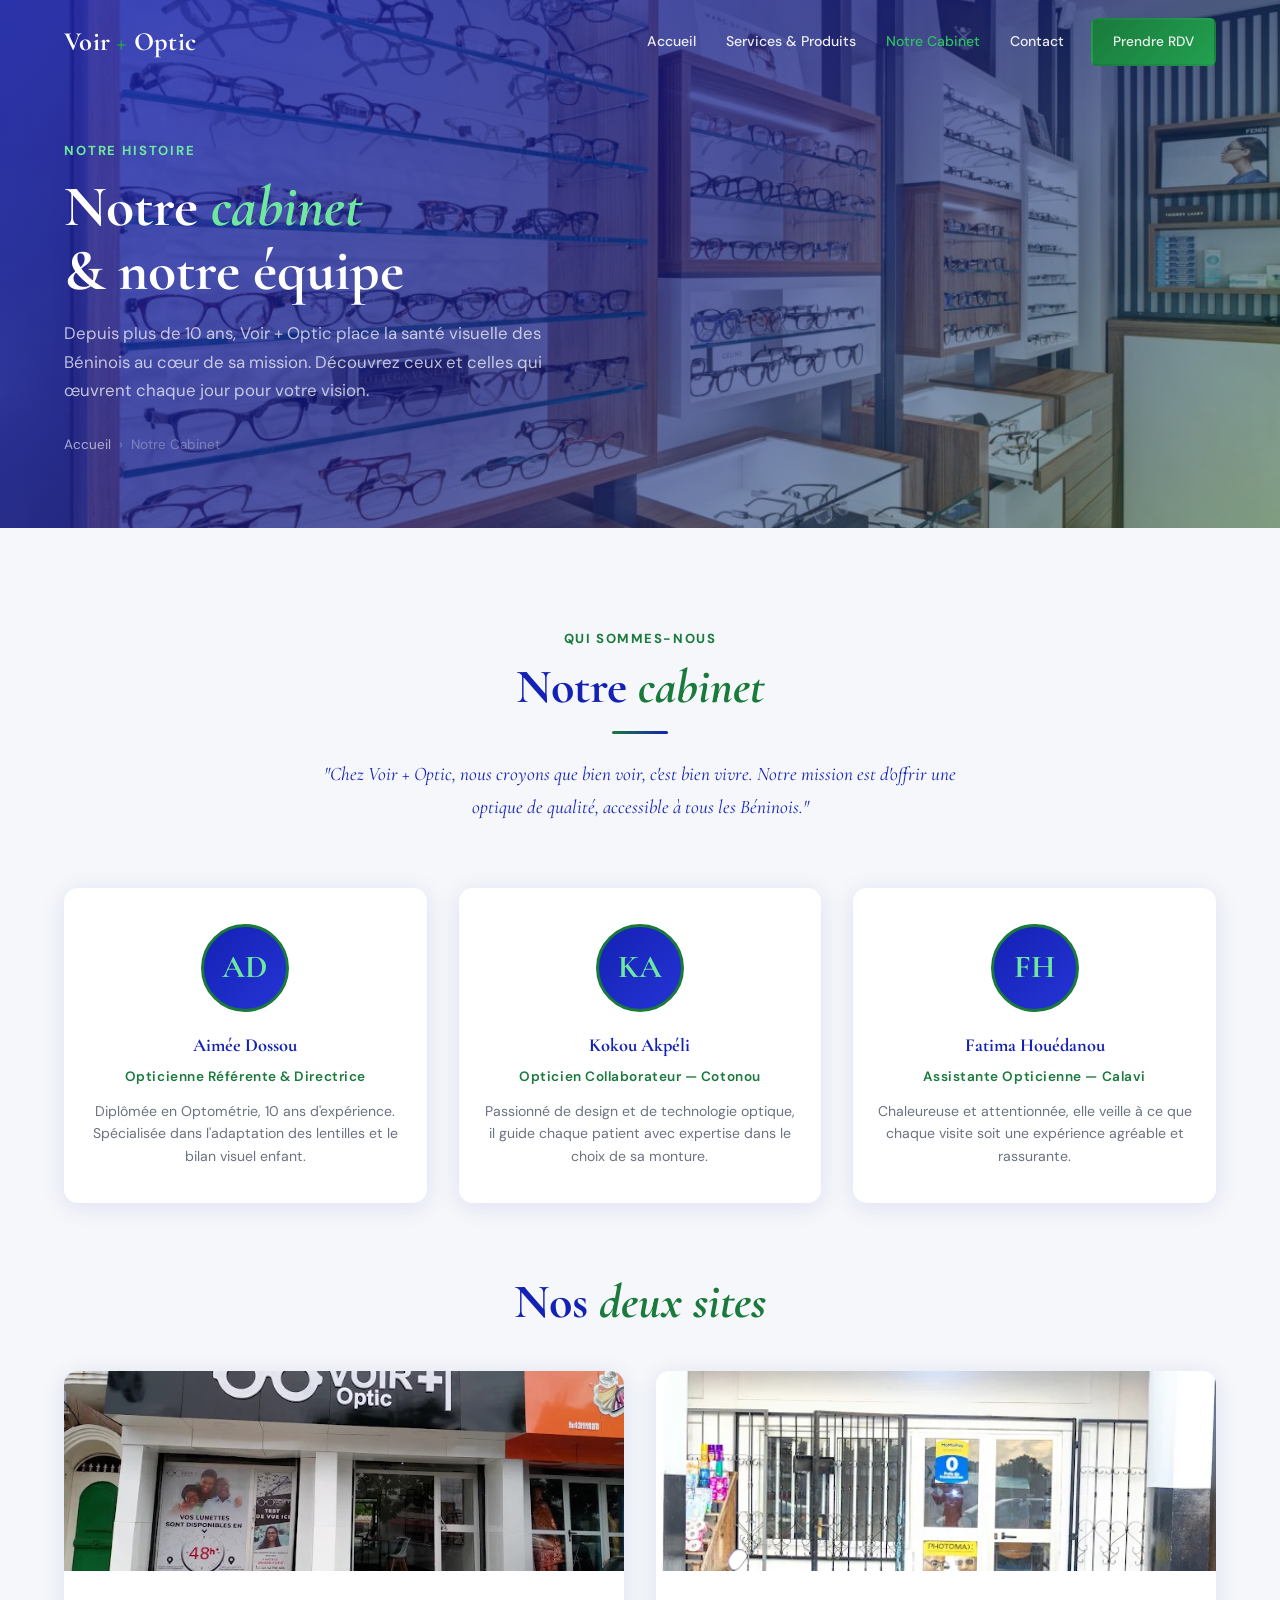
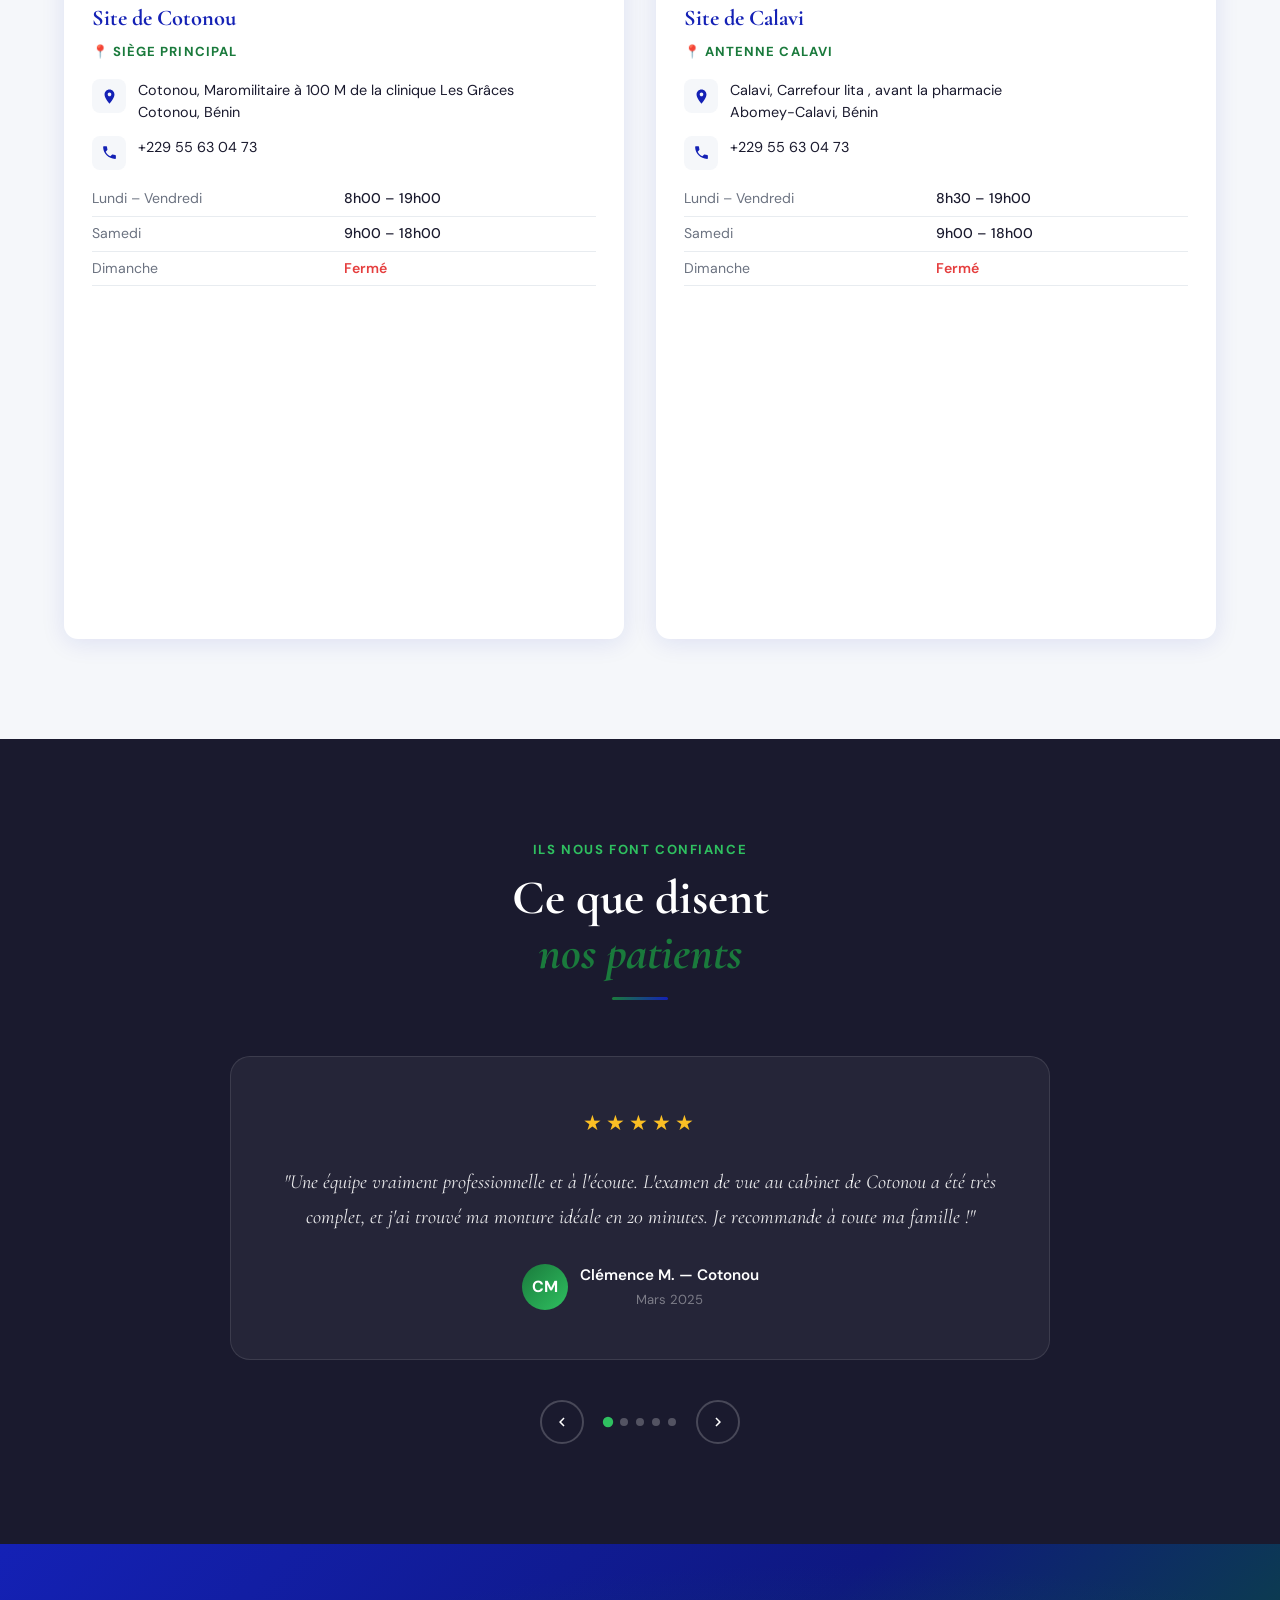
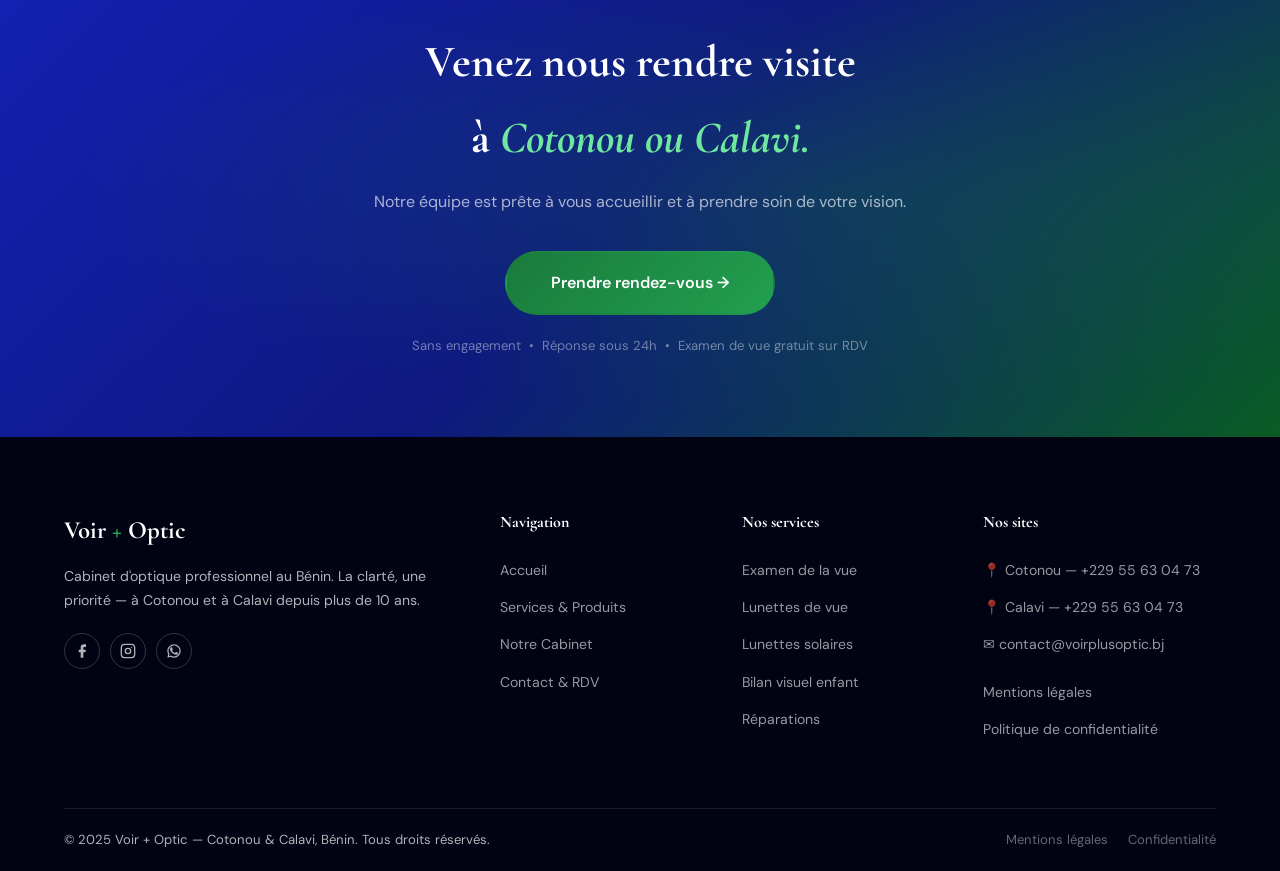
==== about.html @ d9367f16 "Add files via upload" ====
<!DOCTYPE html>
<html lang="fr">
<head>
  <meta charset="UTF-8" />
  <meta name="viewport" content="width=device-width, initial-scale=1.0" />
  <title>Notre Cabinet | Voir + Optic — Cotonou & Calavi</title>
  <meta name="description" content="Découvrez l'équipe et les cabinets Voir + Optic à Cotonou et à Calavi. Opticiens diplômés, horaires, adresses et avis de nos patients." />
  <meta property="og:title" content="Notre Cabinet | Voir + Optic" />
  <meta property="og:description" content="Rencontrez notre équipe d'opticiens diplômés et découvrez nos deux sites au Bénin." />
  <meta property="og:type" content="website" />
  <link rel="preconnect" href="https://fonts.googleapis.com" />
  <link href="https://fonts.googleapis.com/css2?family=Cormorant+Garamond:ital,wght@0,400;0,600;0,700;1,400;1,600&family=DM+Sans:wght@300;400;500;600&display=swap" rel="stylesheet" />
  <link rel="stylesheet" href="style.css" />
</head>
<body>

<!-- ━━━━━━━━ MOBILE MENU ━━━━━━━━ -->
<nav class="mobile-menu" id="mobileMenu" role="dialog" aria-label="Menu mobile">
  <button class="mobile-close" id="mobileClose" aria-label="Fermer">✕</button>
  <a href="index.html" class="mobile-link">Accueil</a>
  <a href="services.html" class="mobile-link">Services & Produits</a>
  <a href="about.html" class="mobile-link">Notre Cabinet</a>
  <a href="contact.html" class="mobile-link">Contact</a>
  <a href="contact.html" class="btn btn-green" style="margin-top:12px;">Prendre RDV</a>
</nav>

<!-- ━━━━━━━━ NAVBAR ━━━━━━━━ -->
<header id="navbar" role="banner">
  <div class="container nav-inner">
    <a href="index.html" class="logo" aria-label="Voir + Optic — Accueil">Voir <span>+</span> Optic</a>
    <nav class="nav-links" aria-label="Navigation principale">
      <a href="index.html">Accueil</a>
      <a href="services.html">Services & Produits</a>
      <a href="about.html" class="active-page">Notre Cabinet</a>
      <a href="contact.html">Contact</a>
      <a href="contact.html" class="btn btn-green nav-cta">Prendre RDV</a>
    </nav>
    <button class="hamburger" id="hamburgerBtn" aria-label="Ouvrir le menu" aria-expanded="false">
      <span></span><span></span><span></span>
    </button>
  </div>
</header>

<main>

<!-- ━━━━━━━━ PAGE HERO ━━━━━━━━ -->
<section class="page-hero" aria-label="Notre cabinet">
  <div class="hero-bg-img" role="img" aria-label="Cabinet Voir + Optic"></div>
  <div class="hero-bg-overlay"></div>
  <div class="container page-hero-content">
    <span class="page-hero-tag">Notre histoire</span>
    <h1 class="page-hero-title">Notre <em>cabinet</em><br />& notre équipe</h1>
    <p class="page-hero-sub">Depuis plus de 10 ans, Voir + Optic place la santé visuelle des Béninois au cœur de sa mission. Découvrez ceux et celles qui œuvrent chaque jour pour votre vision.</p>
    <div class="page-hero-breadcrumb" aria-label="Fil d'ariane">
      <a href="index.html">Accueil</a>
      <span aria-hidden="true">›</span>
      <span>Notre Cabinet</span>
    </div>
  </div>
</section>

<!-- ━━━━━━━━ CABINET ━━━━━━━━ -->
<section id="cabinet" aria-label="Notre cabinet">
  <div class="container">
    <div class="cabinet-intro reveal">
      <span class="tag-label">Qui sommes-nous</span>
      <h2 class="section-title">Notre <span class="green-accent">cabinet</span></h2>
      <span class="section-line" aria-hidden="true"></span>
      <p class="cabinet-quote">"Chez Voir + Optic, nous croyons que bien voir, c'est bien vivre. Notre mission est d'offrir une optique de qualité, accessible à tous les Béninois."</p>
    </div>

    <!-- Équipe -->
    <div class="team-grid">

      <div class="team-card reveal">
        <!--
          PHOTO ÉQUIPE : Aimée Dossou
          Remplacez le contenu de .team-avatar par une balise <img> quand la photo est disponible.
          Fichier suggéré : images/equipe-aimee-dossou.jpg — 200×200px, carré ou portrait.
          Exemple :
          <div class="team-avatar"><img src="images/equipe-aimee-dossou.jpg" alt="Aimée Dossou" /></div>
        -->
        <div class="team-avatar" aria-label="Aimée Dossou">AD</div>
        <h3 class="team-name">Aimée Dossou</h3>
        <p class="team-role">Opticienne Référente & Directrice</p>
        <p class="team-bio">Diplômée en Optométrie, 10 ans d'expérience. Spécialisée dans l'adaptation des lentilles et le bilan visuel enfant.</p>
      </div>

      <div class="team-card reveal" style="transition-delay:.12s">
        <!--
          PHOTO ÉQUIPE : Kokou Akpéli
          Fichier suggéré : images/equipe-kokou-akpeli.jpg — 200×200px.
        -->
        <div class="team-avatar" aria-label="Kokou Akpéli">KA</div>
        <h3 class="team-name">Kokou Akpéli</h3>
        <p class="team-role">Opticien Collaborateur — Cotonou</p>
        <p class="team-bio">Passionné de design et de technologie optique, il guide chaque patient avec expertise dans le choix de sa monture.</p>
      </div>

      <div class="team-card reveal" style="transition-delay:.24s">
        <!--
          PHOTO ÉQUIPE : Fatima Houédanou
          Fichier suggéré : images/equipe-fatima-houedanou.jpg — 200×200px.
        -->
        <div class="team-avatar" aria-label="Fatima Houédanou">FH</div>
        <h3 class="team-name">Fatima Houédanou</h3>
        <p class="team-role">Assistante Opticienne — Calavi</p>
        <p class="team-bio">Chaleureuse et attentionnée, elle veille à ce que chaque visite soit une expérience agréable et rassurante.</p>
      </div>

    </div>

    <!-- Deux sites -->
    <h2 class="section-title reveal" style="text-align:center;margin-bottom:40px;">
      Nos <span class="green-accent">deux sites</span>
    </h2>
    <div class="sites-grid">

      <!-- Site Cotonou -->
      <div class="site-card reveal">
        <div class="site-img">
          <img src="images/site-cotonou.webp" alt="Cabinet Voir + Optic — Site de Cotonou" />
        </div>
        <div class="site-body">
          <h3 class="site-name">Site de Cotonou</h3>
          <span class="site-tag">📍 Siège principal</span>
          <div class="info-row">
            <div class="info-icon" aria-hidden="true">
              <svg viewBox="0 0 24 24"><path d="M12 2C8.13 2 5 5.13 5 9c0 5.25 7 13 7 13s7-7.75 7-13c0-3.87-3.13-7-7-7zm0 9.5c-1.38 0-2.5-1.12-2.5-2.5s1.12-2.5 2.5-2.5 2.5 1.12 2.5 2.5-1.12 2.5-2.5 2.5z"/></svg>
            </div>
            <div class="info-text">Cotonou, Maromilitaire à 100 M de la clinique Les Grâces<br />Cotonou, Bénin</div>
          </div>
          <div class="info-row">
            <div class="info-icon" aria-hidden="true">
              <svg viewBox="0 0 24 24"><path d="M6.62 10.79c1.44 2.83 3.76 5.14 6.59 6.59l2.2-2.2c.27-.27.67-.36 1.02-.24 1.12.37 2.33.57 3.57.57.55 0 1 .45 1 1V20c0 .55-.45 1-1 1-9.39 0-17-7.61-17-17 0-.55.45-1 1-1h3.5c.55 0 1 .45 1 1 0 1.25.2 2.45.57 3.57.11.35.03.74-.25 1.02l-2.2 2.2z"/></svg>
            </div>
            <div class="info-text"><a href="tel:+22955630473">+229 55 63 04 73</a></div>
          </div>
          <table class="hours-table" aria-label="Horaires site Cotonou">
            <tr><td>Lundi – Vendredi</td><td>8h00 – 19h00</td></tr>
            <tr><td>Samedi</td><td>9h00 – 18h00</td></tr>
            <tr><td>Dimanche</td><td style="color:#e53e3e;font-weight:600;">Fermé</td></tr>
          </table>
          <!--CARTE GOOGLE MAPS COTONOU :-->
          
          <iframe
            src="https://www.google.com/maps/embed?pb=!1m18!1m12!1m3!1d3474.736000512059!2d2.4213561!3d6.3647621!2m3!1f0!2f0!3f0!3m2!1i1024!2i768!4f13.1!3m3!1m2!1s0x1024a9cd9d91216b%3A0x46810f07943fde8c!2sVoir%20%2B%20Optic!5e1!3m2!1sfr!2sbj!4v1777554462497!5m2!1sfr!2sbj"
            width="500"
            height="300"
            style="border:0; border-radius:10px; margin-top:16px;"
            allowfullscreen
            loading="lazy"
            referrerpolicy="no-referrer-when-downgrade">
          </iframe>

        </div>
      </div>

      <!-- Site Calavi -->
      <div class="site-card reveal" style="transition-delay:.15s">
        <div class="site-img">
          <img src="images/site-calavi.webp" alt="Cabinet Voir + Optic — Site de Calavi" />
        </div>
        <div class="site-body">
          <h3 class="site-name">Site de Calavi</h3>
          <span class="site-tag">📍 Antenne Calavi</span>
          <div class="info-row">
            <div class="info-icon" aria-hidden="true">
              <svg viewBox="0 0 24 24"><path d="M12 2C8.13 2 5 5.13 5 9c0 5.25 7 13 7 13s7-7.75 7-13c0-3.87-3.13-7-7-7zm0 9.5c-1.38 0-2.5-1.12-2.5-2.5s1.12-2.5 2.5-2.5 2.5 1.12 2.5 2.5-1.12 2.5-2.5 2.5z"/></svg>
            </div>
            <div class="info-text">Calavi, Carrefour Iita , avant la pharmacie<br />Abomey-Calavi, Bénin</div>
          </div>
          <div class="info-row">
            <div class="info-icon" aria-hidden="true">
              <svg viewBox="0 0 24 24"><path d="M6.62 10.79c1.44 2.83 3.76 5.14 6.59 6.59l2.2-2.2c.27-.27.67-.36 1.02-.24 1.12.37 2.33.57 3.57.57.55 0 1 .45 1 1V20c0 .55-.45 1-1 1-9.39 0-17-7.61-17-17 0-.55.45-1 1-1h3.5c.55 0 1 .45 1 1 0 1.25.2 2.45.57 3.57.11.35.03.74-.25 1.02l-2.2 2.2z"/></svg>
            </div>
            <div class="info-text"><a href="tel:+22955630473">+229 55 63 04 73</a></div>
          </div>
          <table class="hours-table" aria-label="Horaires site Calavi">
            <tr><td>Lundi – Vendredi</td><td>8h30 – 19h00</td></tr>
            <tr><td>Samedi</td><td>9h00 – 18h00</td></tr>
            <tr><td>Dimanche</td><td style="color:#e53e3e;font-weight:600;">Fermé</td></tr>
          </table>
          <!--CARTE GOOGLE MAPS CALAVI :!-->

          <iframe
            src="https://www.google.com/maps/embed?pb=!1m18!1m12!1m3!1d868.6019532070275!2d2.3324048504113595!3d6.413093900528245!2m3!1f0!2f0!3f0!3m2!1i1024!2i768!4f13.1!3m3!1m2!1s0x1024a8301ccfd009%3A0x632fac9aeb7d2805!2sPharmacie%20Iita!5e1!3m2!1sfr!2sbj!4v1778077159167!5m2!1sfr!2sbj"
            width="500"
            height="300"
            style="border:0; border-radius:10px; margin-top:16px;"
            allowfullscreen
            loading="lazy"
            referrerpolicy="no-referrer-when-downgrade">
          </iframe>

        </div>
      </div>

    </div>
  </div>
</section>

<!-- ━━━━━━━━ TESTIMONIALS ━━━━━━━━ -->
<section id="testimonials" aria-label="Témoignages clients">
  <div class="container">
    <div class="testimonials-header reveal">
      <span class="tag-label" style="color:var(--green-light);">Ils nous font confiance</span>
      <h2 class="section-title">Ce que disent<br /><span class="green-accent">nos patients</span></h2>
      <span class="section-line" aria-hidden="true"></span>
    </div>
    <div class="slider-wrapper" id="sliderWrapper">
      <div class="slider-track" id="sliderTrack">

        <div class="testi-card" role="article">
          <div class="testi-inner">
            <div class="testi-stars" aria-label="5 étoiles sur 5">★★★★★</div>
            <p class="testi-text">"Une équipe vraiment professionnelle et à l'écoute. L'examen de vue au cabinet de Cotonou a été très complet, et j'ai trouvé ma monture idéale en 20 minutes. Je recommande à toute ma famille !"</p>
            <div class="testi-author">
              <!--
                PHOTO AVIS : Clémence M.
                Remplacez le contenu du testi-avatar par une image si disponible.
                Fichier suggéré : images/avis-clemence.jpg — 100×100px, carré.
                Exemple : <div class="testi-avatar"><img src="images/avis-clemence.jpg" alt="Clémence M." /></div>
              -->
              <div class="testi-avatar" aria-hidden="true">CM</div>
              <div>
                <div class="testi-name">Clémence M. — Cotonou</div>
                <div class="testi-date">Mars 2025</div>
              </div>
            </div>
          </div>
        </div>

        <div class="testi-card" role="article">
          <div class="testi-inner">
            <div class="testi-stars" aria-label="5 étoiles sur 5">★★★★★</div>
            <p class="testi-text">"Le site de Calavi est très pratique pour moi. L'accueil est chaleureux, les prix sont honnêtes et transparents. Mon fils porte maintenant ses lunettes avec plaisir. Bravo à toute l'équipe !"</p>
            <div class="testi-author">
              <div class="testi-avatar" aria-hidden="true">AB</div>
              <div>
                <div class="testi-name">Augustin B. — Calavi</div>
                <div class="testi-date">Février 2025</div>
              </div>
            </div>
          </div>
        </div>

        <div class="testi-card" role="article">
          <div class="testi-inner">
            <div class="testi-stars" aria-label="5 étoiles sur 5">★★★★★</div>
            <p class="testi-text">"J'ai enfin osé passer aux lentilles ! L'opticienne a pris le temps de tout m'expliquer. Les prix des lentilles sont très raisonnables comparés à ce que j'ai vu ailleurs à Cotonou. Merci Voir + Optic !"</p>
            <div class="testi-author">
              <div class="testi-avatar" aria-hidden="true">LA</div>
              <div>
                <div class="testi-name">Léonie A. — Cotonou</div>
                <div class="testi-date">Janvier 2025</div>
              </div>
            </div>
          </div>
        </div>

        <div class="testi-card" role="article">
          <div class="testi-inner">
            <div class="testi-stars" aria-label="5 étoiles sur 5">★★★★★</div>
            <p class="testi-text">"Cabinet moderne, accueil de qualité. Ma monture a été ajustée avec précision et mes verres sont excellents. Je ne changerais pas d'opticien au Bénin !"</p>
            <div class="testi-author">
              <div class="testi-avatar" aria-hidden="true">PK</div>
              <div>
                <div class="testi-name">Patrice K. — Calavi</div>
                <div class="testi-date">Décembre 2024</div>
              </div>
            </div>
          </div>
        </div>

        <div class="testi-card" role="article">
          <div class="testi-inner">
            <div class="testi-stars" aria-label="5 étoiles sur 5">★★★★★</div>
            <p class="testi-text">"Voir + Optic est mon cabinet de confiance depuis 2 ans. Toujours à l'écoute, toujours disponibles. La qualité des lunettes solaires que j'ai achetées est remarquable pour le prix !"</p>
            <div class="testi-author">
              <div class="testi-avatar" aria-hidden="true">FN</div>
              <div>
                <div class="testi-name">Fatima N. — Cotonou</div>
                <div class="testi-date">Novembre 2024</div>
              </div>
            </div>
          </div>
        </div>

      </div>
      <div class="slider-controls" role="group" aria-label="Navigation du carrousel">
        <button class="slider-btn" id="prevBtn" aria-label="Avis précédent">
          <svg width="18" height="18" viewBox="0 0 24 24" fill="currentColor" aria-hidden="true"><path d="M15.41 16.59L10.83 12l4.58-4.59L14 6l-6 6 6 6z"/></svg>
        </button>
        <div class="slider-dots" id="sliderDots" role="tablist"></div>
        <button class="slider-btn" id="nextBtn" aria-label="Avis suivant">
          <svg width="18" height="18" viewBox="0 0 24 24" fill="currentColor" aria-hidden="true"><path d="M8.59 16.59L13.17 12 8.59 7.41 10 6l6 6-6 6z"/></svg>
        </button>
      </div>
    </div>
  </div>
</section>

<!-- ━━━━━━━━ CTA ━━━━━━━━ -->
<section id="cta-band" aria-label="Appel à l'action">
  <div class="container cta-content reveal">
    <h2 class="cta-band-title">Venez nous rendre visite<br />à <em style="color:#6ee89e;font-style:italic;">Cotonou ou Calavi.</em></h2>
    <p class="cta-band-sub">Notre équipe est prête à vous accueillir et à prendre soin de votre vision.</p>
    <a href="contact.html" class="btn btn-green" style="font-size:1rem;padding:16px 44px;">Prendre rendez-vous →</a>
    <p class="cta-band-note">Sans engagement &nbsp;•&nbsp; Réponse sous 24h &nbsp;•&nbsp; Examen de vue gratuit sur RDV</p>
  </div>
</section>

</main>

<!-- ━━━━━━━━ FOOTER ━━━━━━━━ -->
<footer id="footer" role="contentinfo">
  <div class="container">
    <div class="footer-grid">
      <div>
        <div class="footer-logo">Voir <span>+</span> Optic</div>
        <p class="footer-desc">Cabinet d'optique professionnel au Bénin. La clarté, une priorité — à Cotonou et à Calavi depuis plus de 10 ans.</p>
        <div class="footer-social" aria-label="Réseaux sociaux">
          <a href="https://www.facebook.com/voirplusoptic" aria-label="Facebook"><svg viewBox="0 0 24 24"><path d="M18 2h-3a5 5 0 0 0-5 5v3H7v4h3v8h4v-8h3l1-4h-4V7a1 1 0 0 1 1-1h3z"/></svg></a>
          <a href="https://www.instagram.com/voirplusoptic" aria-label="Instagram"><svg viewBox="0 0 24 24"><rect x="2" y="2" width="20" height="20" rx="5" fill="none" stroke="rgba(255,255,255,.7)" stroke-width="2"/><circle cx="12" cy="12" r="4" fill="none" stroke="rgba(255,255,255,.7)" stroke-width="2"/><circle cx="17.5" cy="6.5" r="1" fill="rgba(255,255,255,.7)"/></svg></a>
          <a href="https://wa.me/+22942749495" aria-label="WhatsApp"><svg viewBox="0 0 24 24" fill="rgba(255,255,255,.7)"><path d="M17.472 14.382c-.297-.149-1.758-.867-2.03-.967-.273-.099-.471-.148-.67.15-.197.297-.767.966-.94 1.164-.173.199-.347.223-.644.075-.297-.15-1.255-.463-2.39-1.475-.883-.788-1.48-1.761-1.653-2.059-.173-.297-.018-.458.13-.606.134-.133.298-.347.446-.52.149-.174.198-.298.298-.497.099-.198.05-.371-.025-.52-.075-.149-.669-1.612-.916-2.207-.242-.579-.487-.5-.669-.51-.173-.008-.371-.01-.57-.01-.198 0-.52.074-.792.372-.272.297-1.04 1.016-1.04 2.479 0 1.462 1.065 2.875 1.213 3.074.149.198 2.096 3.2 5.077 4.487.709.306 1.262.489 1.694.625.712.227 1.36.195 1.871.118.571-.085 1.758-.719 2.006-1.413.248-.694.248-1.289.173-1.413z"/><path d="M12.004 2C6.477 2 2 6.477 2 12.004a9.98 9.98 0 0 0 1.316 4.994L2 22l5.129-1.299A9.962 9.962 0 0 0 12.004 22C17.523 22 22 17.523 22 12.004 22 6.477 17.523 2 12.004 2zm0 18.15a8.13 8.13 0 0 1-4.14-1.131l-.297-.177-3.046.771.8-2.962-.196-.308A8.152 8.152 0 0 1 3.85 12.004C3.85 7.49 7.49 3.85 12.004 3.85c4.514 0 8.15 3.64 8.15 8.154 0 4.514-3.636 8.146-8.15 8.146z"/></svg></a>
        </div>
      </div>
      <div class="footer-col">
        <h4>Navigation</h4>
        <ul>
          <li><a href="index.html">Accueil</a></li>
          <li><a href="services.html">Services & Produits</a></li>
          <li><a href="about.html">Notre Cabinet</a></li>
          <li><a href="contact.html">Contact & RDV</a></li>
        </ul>
      </div>
      <div class="footer-col">
        <h4>Nos services</h4>
        <ul>
          <li><a href="services.html#services">Examen de la vue</a></li>
          <li><a href="services.html#services">Lunettes de vue</a></li>
          <li><a href="services.html#services">Lunettes solaires</a></li>
          <li><a href="services.html#services">Bilan visuel enfant</a></li>
          <li><a href="services.html#services">Réparations</a></li>
        </ul>
      </div>
      <div class="footer-col">
        <h4>Nos sites</h4>
        <ul>
          <li><a href="tel:+22955630473">📍 Cotonou — +229 55 63 04 73</a></li>
          <li><a href="tel:+22955630473">📍 Calavi — +229 55 63 04 73</a></li>
          <li><a href="mailto:contact@voirplusoptic.bj">✉ contact@voirplusoptic.bj</a></li>
        </ul>
        <ul style="margin-top:20px;">
          <li><a href="#">Mentions légales</a></li>
          <li><a href="#">Politique de confidentialité</a></li>
        </ul>
      </div>
    </div>
    <div class="footer-bottom">
      <span>© 2025 Voir + Optic — Cotonou & Calavi, Bénin. Tous droits réservés.</span>
      <div style="display:flex;gap:20px;">
        <a href="#">Mentions légales</a>
        <a href="#">Confidentialité</a>
      </div>
    </div>
  </div>
</footer>

<script>
  /* ── Navbar scroll ── */
  const navbar = document.getElementById('navbar');
  window.addEventListener('scroll', () => {
    navbar.classList.toggle('scrolled', window.scrollY > 60);
  }, { passive: true });

  /* ── Mobile menu ── */
  const hamburgerBtn = document.getElementById('hamburgerBtn');
  const mobileMenu  = document.getElementById('mobileMenu');
  const mobileClose = document.getElementById('mobileClose');
  document.querySelectorAll('.mobile-link').forEach(l => l.addEventListener('click', closeMobile));
  hamburgerBtn.addEventListener('click', () => {
    const open = mobileMenu.classList.toggle('open');
    hamburgerBtn.classList.toggle('open', open);
    hamburgerBtn.setAttribute('aria-expanded', open);
    document.body.style.overflow = open ? 'hidden' : '';
  });
  mobileClose.addEventListener('click', closeMobile);
  function closeMobile() {
    mobileMenu.classList.remove('open');
    hamburgerBtn.classList.remove('open');
    hamburgerBtn.setAttribute('aria-expanded', 'false');
    document.body.style.overflow = '';
  }

  /* ── Carrousel témoignages ── */
  const track  = document.getElementById('sliderTrack');
  const total  = track.children.length;
  const dotsEl = document.getElementById('sliderDots');
  let current = 0;
  let autoplayInterval;

  Array.from({ length: total }).forEach((_, i) => {
    const dot = document.createElement('button');
    dot.className = 'dot' + (i === 0 ? ' active' : '');
    dot.setAttribute('role', 'tab');
    dot.setAttribute('aria-label', `Avis ${i + 1}`);
    dot.addEventListener('click', () => { goTo(i); resetAutoplay(); });
    dotsEl.appendChild(dot);
  });

  function goTo(index) {
    current = (index + total) % total;
    track.style.transform = `translateX(-${current * 100}%)`;
    document.querySelectorAll('.dot').forEach((d, i) => d.classList.toggle('active', i === current));
  }

  document.getElementById('nextBtn').addEventListener('click', () => { goTo(current + 1); resetAutoplay(); });
  document.getElementById('prevBtn').addEventListener('click', () => { goTo(current - 1); resetAutoplay(); });

  function startAutoplay() { autoplayInterval = setInterval(() => goTo(current + 1), 4500); }
  function resetAutoplay() { clearInterval(autoplayInterval); startAutoplay(); }

  const sliderWrapper = document.getElementById('sliderWrapper');
  sliderWrapper.addEventListener('mouseenter', () => clearInterval(autoplayInterval));
  sliderWrapper.addEventListener('mouseleave', startAutoplay);
  startAutoplay();

  /* ── Intersection Observer : reveal ── */
  const revealEls = document.querySelectorAll('.reveal');
  const observer = new IntersectionObserver((entries) => {
    entries.forEach(entry => {
      if (entry.isIntersecting) {
        entry.target.classList.add('visible');
        observer.unobserve(entry.target);
      }
    });
  }, { threshold: 0.12 });
  revealEls.forEach(el => observer.observe(el));
</script>
</body>
</html>
---- style.css ----
/* ━━━━━━━━━━━━━━━━━━━━━━━━━━━━━━━━━━━━━━━━━━━━━━━━━━━━━
   VOIR + OPTIC — Feuille de style globale
   Partagée par : index.html / services.html / about.html / contact.html
   ━━━━━━━━━━━━━━━━━━━━━━━━━━━━━━━━━━━━━━━━━━━━━━━━━━━━━ */

/* ━━━━━━━━━━ CSS VARIABLES ━━━━━━━━━━ */
:root {
  --blue: #1421B5;
  --blue-light: #2535d4;
  --blue-dark: #0e1880;
  --green: #1a7a3c;
  --green-mid: #22a050;
  --green-light: #2fc060;
  --green-glow: rgba(26,122,60,0.18);
  --bg: #F5F7FA;
  --dark: #1A1A2E;
  --white: #FFFFFF;
  --gray: #6b7280;
  --gray-light: #e8ecf0;
  --font-display: 'Cormorant Garamond', Georgia, serif;
  --font-body: 'DM Sans', sans-serif;
  --shadow: 0 4px 24px rgba(20,33,181,0.10);
  --shadow-lg: 0 12px 40px rgba(20,33,181,0.18);
  --radius: 14px;
  --transition: 0.3s ease;
}

/* ━━━━━━━━━━ RESET ━━━━━━━━━━ */
*, *::before, *::after { box-sizing: border-box; margin: 0; padding: 0; }
html { scroll-behavior: smooth; font-size: 16px; }
body { font-family: var(--font-body); background: var(--bg); color: var(--dark); line-height: 1.7; overflow-x: hidden; }
img { max-width: 100%; display: block; object-fit: cover; }
a { text-decoration: none; color: inherit; }
ul { list-style: none; }

/* ━━━━━━━━━━ UTILITIES ━━━━━━━━━━ */
.container { max-width: 1200px; margin: 0 auto; padding: 0 24px; }
.section-title { font-family: var(--font-display); font-size: clamp(2rem, 4vw, 3rem); font-weight: 700; color: var(--blue); line-height: 1.15; }
.section-subtitle { color: var(--gray); font-size: 1.05rem; margin-top: 10px; max-width: 560px; }
.section-header { margin-bottom: 56px; }
.green-accent { color: var(--green); font-style: italic; }
.blue-accent { color: var(--blue); }
.section-line { display: block; width: 56px; height: 3px; background: linear-gradient(90deg, var(--green), var(--blue)); margin-top: 16px; border-radius: 2px; }
.tag-label { color: var(--green); font-weight: 700; font-size: .82rem; letter-spacing: .12em; text-transform: uppercase; margin-bottom: 10px; display: block; }

/* ── Animations ── */
.reveal { opacity: 0; transform: translateY(32px); transition: opacity 0.75s ease, transform 0.75s ease; }
.reveal.visible { opacity: 1; transform: translateY(0); }

/* ━━━━━━━━━━ BUTTONS ━━━━━━━━━━ */
.btn {
  display: inline-flex; align-items: center; gap: 8px;
  padding: 14px 32px; border-radius: 50px;
  font-family: var(--font-body); font-weight: 600; font-size: .95rem;
  cursor: pointer; border: 2px solid transparent;
  transition: all var(--transition); min-height: 48px;
}
.btn-green {
  background: linear-gradient(135deg, var(--green), var(--green-mid));
  color: var(--white); border-color: transparent;
}
.btn-green:hover { background: linear-gradient(135deg, var(--green-mid), var(--green-light)); transform: translateY(-2px); box-shadow: 0 8px 28px rgba(26,122,60,0.35); }
.btn-outline-white { background: transparent; color: var(--white); border-color: rgba(255,255,255,.75); }
.btn-outline-white:hover { background: rgba(255,255,255,.12); transform: translateY(-2px); }
.btn-blue { background: var(--blue); color: var(--white); border-color: var(--blue); }
.btn-blue:hover { background: var(--blue-light); transform: translateY(-2px); box-shadow: 0 8px 28px rgba(20,33,181,.3); }

/* ━━━━━━━━━━ NAVBAR ━━━━━━━━━━ */
#navbar { position: fixed; top: 0; left: 0; right: 0; z-index: 1000; padding: 18px 0; transition: all var(--transition); }
#navbar.scrolled { background: rgba(255,255,255,.97); backdrop-filter: blur(14px); -webkit-backdrop-filter: blur(14px); box-shadow: 0 2px 20px rgba(20,33,181,.10); padding: 11px 0; }
.nav-inner { display: flex; align-items: center; justify-content: space-between; }
.logo { font-family: var(--font-display); font-size: 1.65rem; font-weight: 700; color: var(--white); letter-spacing: .01em; transition: color var(--transition); }
.logo span { background: linear-gradient(135deg, var(--green), var(--green-light)); -webkit-background-clip: text; -webkit-text-fill-color: transparent; background-clip: text; }
#navbar.scrolled .logo { color: var(--blue); }
.nav-links { display: flex; align-items: center; gap: 4px; }
.nav-links a { padding: 8px 13px; font-size: .88rem; font-weight: 500; color: rgba(255,255,255,.9); border-radius: 6px; transition: all var(--transition); }
.nav-links a:hover { color: var(--green-light); background: rgba(255,255,255,.08); }
.nav-links a.active-page { color: var(--green-light); }
#navbar.scrolled .nav-links a { color: var(--dark); }
#navbar.scrolled .nav-links a:hover { color: var(--blue); background: var(--bg); }
#navbar.scrolled .nav-links a.active-page { color: var(--blue); font-weight: 700; }
.nav-cta { margin-left: 10px !important; padding: 10px 20px !important; font-size: .85rem !important; }

/* Hamburger */
.hamburger { display: none; flex-direction: column; gap: 5px; cursor: pointer; padding: 6px; background: none; border: none; }
.hamburger span { display: block; width: 24px; height: 2px; background: var(--white); border-radius: 2px; transition: all var(--transition); }
#navbar.scrolled .hamburger span { background: var(--blue); }
.hamburger.open span:nth-child(1) { transform: translateY(7px) rotate(45deg); }
.hamburger.open span:nth-child(2) { opacity: 0; }
.hamburger.open span:nth-child(3) { transform: translateY(-7px) rotate(-45deg); }

/* Mobile menu */
.mobile-menu { display: none; position: fixed; inset: 0; background: var(--blue); z-index: 999; flex-direction: column; align-items: center; justify-content: center; gap: 24px; }
.mobile-menu.open { display: flex; }
.mobile-menu a { color: var(--white); font-family: var(--font-display); font-size: 2rem; font-weight: 600; transition: color var(--transition); }
.mobile-menu a:hover { color: var(--green-light); }
.mobile-close { position: absolute; top: 20px; right: 24px; background: none; border: none; color: var(--white); font-size: 2rem; cursor: pointer; }

/* ━━━━━━━━━━ PAGE HERO (sous-pages) ━━━━━━━━━━ */
.page-hero {
  padding: 140px 0 72px;
  background: linear-gradient(135deg, var(--blue) 0%, var(--blue-dark) 55%, #0a5c24 100%);
  position: relative;
  overflow: hidden;
}
.page-hero::before {
  content: '';
  position: absolute; inset: 0;
  background: radial-gradient(ellipse at 70% 50%, rgba(26,122,60,.18) 0%, transparent 60%);
}
.page-hero-content { position: relative; z-index: 1; }
.page-hero-tag { color: #6ee89e; font-weight: 700; font-size: .82rem; letter-spacing: .14em; text-transform: uppercase; margin-bottom: 14px; display: block; }
.page-hero-title { font-family: var(--font-display); font-size: clamp(2.2rem, 5vw, 3.6rem); font-weight: 700; color: var(--white); line-height: 1.1; margin-bottom: 16px; }
.page-hero-title em { color: #6ee89e; font-style: italic; }
.page-hero-sub { color: rgba(255,255,255,.7); font-size: 1.05rem; max-width: 520px; line-height: 1.7; }
.page-hero-breadcrumb { display: flex; align-items: center; gap: 8px; margin-top: 28px; font-size: .85rem; color: rgba(255,255,255,.5); }
.page-hero-breadcrumb a { color: rgba(255,255,255,.6); transition: color var(--transition); }
.page-hero-breadcrumb a:hover { color: #6ee89e; }
.page-hero-breadcrumb span { color: rgba(255,255,255,.3); }

/* ━━━━━━━━━━ HERO (index uniquement) ━━━━━━━━━━ */
#hero { min-height: 100vh; position: relative; display: flex; align-items: center; overflow: hidden; }
.hero-bg-img {
  position: absolute; inset: 0; z-index: 0;
  background-image: url('images/hero-bg.jpg');
  background-color: var(--blue-light);
  background-size: cover; background-position: center;
}
.hero-bg-overlay {
  position: absolute; inset: 0; z-index: 1;
  background: linear-gradient(135deg, rgba(20,33,181,.82) 0%, rgba(14,24,128,.70) 50%, rgba(26,122,60,.35) 100%);
}
.hero-content { position: relative; z-index: 2; max-width: 720px; animation: heroIn 1.1s ease forwards; }
@keyframes heroIn { from { opacity: 0; transform: translateY(40px); } to { opacity: 1; transform: translateY(0); } }
.hero-badge { display: inline-flex; align-items: center; gap: 8px; background: rgba(26,122,60,.2); border: 1px solid rgba(47,192,96,.45); color: #6ee89e; padding: 8px 18px; border-radius: 50px; font-size: .85rem; font-weight: 600; margin-bottom: 28px; letter-spacing: .03em; }
.hero-title { font-family: var(--font-display); font-size: clamp(2.6rem, 6vw, 4.6rem); font-weight: 700; color: var(--white); line-height: 1.08; margin-bottom: 22px; }
.hero-title em { color: #6ee89e; font-style: italic; }
.hero-subtitle { color: rgba(255,255,255,.78); font-size: 1.1rem; line-height: 1.7; margin-bottom: 40px; max-width: 520px; }
.hero-ctas { display: flex; gap: 16px; flex-wrap: wrap; }
.hero-locations { display: flex; gap: 24px; flex-wrap: wrap; margin-top: 36px; }
.hero-loc { display: flex; align-items: center; gap: 8px; color: rgba(255,255,255,.65); font-size: .88rem; }
.hero-loc svg { width: 16px; height: 16px; fill: #6ee89e; flex-shrink: 0; }

/* ━━━━━━━━━━ TRUST ━━━━━━━━━━ */
#trust { background: var(--dark); padding: 60px 0; }
.trust-grid { display: grid; grid-template-columns: repeat(4,1fr); gap: 24px; text-align: center; }
.trust-item { padding: 20px; }
.trust-number { font-family: var(--font-display); font-size: 3.2rem; font-weight: 700; background: linear-gradient(135deg, var(--green-mid), #6ee89e); -webkit-background-clip: text; -webkit-text-fill-color: transparent; background-clip: text; line-height: 1; }
.trust-label { color: rgba(255,255,255,.65); font-size: .85rem; margin-top: 8px; font-weight: 500; letter-spacing: .04em; text-transform: uppercase; }
.trust-icon { font-size: 1.8rem; margin-bottom: 10px; }

/* ━━━━━━━━━━ SERVICES ━━━━━━━━━━ */
#services { padding: 100px 0; background: var(--bg); }
.services-grid { display: grid; grid-template-columns: repeat(3,1fr); gap: 28px; }
.service-card { background: var(--white); border-radius: var(--radius); overflow: hidden; box-shadow: var(--shadow); transition: all var(--transition); border: 1px solid transparent; }
.service-card:hover { transform: translateY(-8px); box-shadow: var(--shadow-lg); border-color: var(--green); }
.service-img { height: 200px; overflow: hidden; position: relative; background: var(--gray-light); }
.service-img img { width: 100%; height: 100%; object-fit: cover; transition: transform .5s ease; }
.service-card:hover .service-img img { transform: scale(1.07); }
.service-body { padding: 24px 24px 28px; }
.service-title { font-family: var(--font-display); font-size: 1.22rem; font-weight: 700; color: var(--blue); margin-bottom: 10px; }
.service-desc { color: var(--gray); font-size: .9rem; line-height: 1.65; margin-bottom: 18px; }
.service-link { color: var(--green); font-weight: 600; font-size: .88rem; display: inline-flex; align-items: center; gap: 6px; transition: gap var(--transition); }
.service-card:hover .service-link { gap: 10px; }

/* ━━━━━━━━━━ WHY ━━━━━━━━━━ */
#why { padding: 100px 0; background: var(--white); }
.why-inner { display: grid; grid-template-columns: 1fr 1fr; gap: 80px; align-items: center; }
.why-item { display: flex; gap: 16px; margin-bottom: 26px; align-items: flex-start; }
.why-check { width: 30px; height: 30px; background: linear-gradient(135deg, var(--green), var(--green-light)); border-radius: 50%; display: flex; align-items: center; justify-content: center; flex-shrink: 0; margin-top: 2px; }
.why-check svg { width: 15px; height: 15px; fill: var(--white); }
.why-item-text strong { display: block; color: var(--blue); font-weight: 600; margin-bottom: 3px; }
.why-item-text span { color: var(--gray); font-size: .9rem; }
.why-visual-inner { border-radius: 20px; overflow: hidden; aspect-ratio: 4/5; box-shadow: var(--shadow-lg); background: var(--gray-light); }
.why-visual-inner img { width: 100%; height: 100%; object-fit: cover; }
.why-badge-float { position: absolute; bottom: -20px; left: -20px; background: var(--white); border-radius: 14px; padding: 16px 22px; box-shadow: var(--shadow-lg); display: flex; align-items: center; gap: 14px; }
.why-visual { position: relative; }
.why-badge-num { font-family: var(--font-display); font-size: 2rem; font-weight: 700; color: var(--green); line-height: 1; }
.why-badge-text { font-size: .8rem; color: var(--gray); line-height: 1.4; }

/* ━━━━━━━━━━ PRODUCTS ━━━━━━━━━━ */
#products { padding: 100px 0; background: var(--bg); }
.products-filters { display: flex; gap: 12px; flex-wrap: wrap; margin-bottom: 44px; }
.filter-btn {
  padding: 10px 22px; border-radius: 50px; border: 2px solid var(--gray-light);
  background: var(--white); font-family: var(--font-body); font-size: .88rem;
  font-weight: 600; color: var(--gray); cursor: pointer; transition: all var(--transition);
}
.filter-btn.active, .filter-btn:hover { border-color: var(--blue); color: var(--blue); background: rgba(20,33,181,.06); }
.filter-btn.active { background: var(--blue); color: var(--white); }
.products-grid { display: grid; grid-template-columns: repeat(4,1fr); gap: 24px; }
.product-card { background: var(--white); border-radius: var(--radius); overflow: hidden; box-shadow: var(--shadow); transition: all var(--transition); }
.product-card:hover { transform: translateY(-6px); box-shadow: var(--shadow-lg); }
.product-img { height: 200px; overflow: hidden; position: relative; background: var(--gray-light); }
.product-img img { width: 100%; height: 100%; object-fit: cover; transition: transform .5s ease; }
.product-card:hover .product-img img { transform: scale(1.08); }
.product-badge { position: absolute; top: 12px; left: 12px; background: linear-gradient(135deg, var(--green), var(--green-mid)); color: var(--white); font-size: .72rem; font-weight: 700; padding: 4px 10px; border-radius: 50px; letter-spacing: .04em; text-transform: uppercase; }
.product-body { padding: 16px 18px 20px; }
.product-cat { font-size: .75rem; color: var(--green); font-weight: 700; text-transform: uppercase; letter-spacing: .08em; margin-bottom: 5px; }
.product-name { font-family: var(--font-display); font-size: 1.05rem; font-weight: 700; color: var(--blue); margin-bottom: 6px; line-height: 1.3; }
.product-desc { color: var(--gray); font-size: .82rem; line-height: 1.5; margin-bottom: 14px; }
.product-footer { display: flex; align-items: center; justify-content: space-between; }
.product-price { font-family: var(--font-display); font-size: 1.3rem; font-weight: 700; color: var(--blue); }
.product-price span { font-size: .75rem; font-family: var(--font-body); color: var(--gray); font-weight: 400; margin-left: 2px; }
.product-btn { background: linear-gradient(135deg, var(--green), var(--green-mid)); color: var(--white); border: none; padding: 8px 16px; border-radius: 50px; font-size: .8rem; font-weight: 600; cursor: pointer; font-family: var(--font-body); transition: all var(--transition); }
.product-btn:hover { transform: scale(1.05); box-shadow: 0 4px 14px rgba(26,122,60,.3); }

/* ━━━━━━━━━━ BRANDS ━━━━━━━━━━ */
#brands { padding: 80px 0; background: var(--white); overflow: hidden; }
.brands-header { text-align: center; margin-bottom: 48px; }
.brands-header .section-line { margin: 16px auto 0; }
.brands-track-wrapper { overflow: hidden; position: relative; }
.brands-track-wrapper::before, .brands-track-wrapper::after { content: ''; position: absolute; top: 0; bottom: 0; width: 80px; z-index: 2; }
.brands-track-wrapper::before { left: 0; background: linear-gradient(to right, var(--white), transparent); }
.brands-track-wrapper::after { right: 0; background: linear-gradient(to left, var(--white), transparent); }
.brands-track { display: flex; animation: scrollBrands 24s linear infinite; width: max-content; }
.brands-track:hover { animation-play-state: paused; }
@keyframes scrollBrands { 0% { transform: translateX(0); } 100% { transform: translateX(-50%); } }
.brand-item { display: flex; align-items: center; justify-content: center; padding: 14px 44px; font-family: var(--font-display); font-size: 1.3rem; font-weight: 600; color: #b0b8c8; letter-spacing: .06em; white-space: nowrap; transition: color var(--transition); }
.brand-item:hover { color: var(--blue); }
.brand-sep { display: flex; align-items: center; color: var(--green); font-size: 1rem; opacity: .4; }

/* ━━━━━━━━━━ CABINET ━━━━━━━━━━ */
#cabinet { padding: 100px 0; background: var(--bg); }
.cabinet-intro { text-align: center; max-width: 660px; margin: 0 auto 64px; }
.cabinet-intro .section-line { margin: 16px auto 0; }
.cabinet-quote { font-family: var(--font-display); font-size: 1.2rem; font-style: italic; color: var(--blue); margin-top: 24px; line-height: 1.7; }
.team-grid { display: grid; grid-template-columns: repeat(3,1fr); gap: 32px; margin-bottom: 72px; }
.team-card { text-align: center; padding: 36px 24px; background: var(--white); border-radius: var(--radius); transition: all var(--transition); box-shadow: var(--shadow); }
.team-card:hover { transform: translateY(-5px); box-shadow: var(--shadow-lg); }
/* Avatar image — remplace l'initiale si une photo est fournie */
.team-avatar {
  width: 88px; height: 88px; border-radius: 50%;
  margin: 0 auto 18px;
  background: linear-gradient(135deg, var(--blue), var(--blue-light));
  display: flex; align-items: center; justify-content: center;
  font-family: var(--font-display); font-size: 2rem; font-weight: 700; color: #6ee89e;
  border: 3px solid var(--green);
  overflow: hidden;
}
.team-avatar img { width: 100%; height: 100%; object-fit: cover; border-radius: 50%; }
.team-name { font-family: var(--font-display); font-size: 1.15rem; font-weight: 700; color: var(--blue); margin-bottom: 4px; }
.team-role { color: var(--green); font-size: .85rem; font-weight: 600; letter-spacing: .04em; }
.team-bio { color: var(--gray); font-size: .88rem; margin-top: 12px; line-height: 1.6; }

/* Sites blocks */
.sites-grid { display: grid; grid-template-columns: 1fr 1fr; gap: 32px; }
.site-card { background: var(--white); border-radius: var(--radius); overflow: hidden; box-shadow: var(--shadow); transition: all var(--transition); }
.site-card:hover { box-shadow: var(--shadow-lg); }
.site-img { height: 200px; overflow: hidden; background: var(--gray-light); }
.site-img img { width: 100%; height: 100%; object-fit: cover; }
.site-body { padding: 28px; }
.site-name { font-family: var(--font-display); font-size: 1.4rem; font-weight: 700; color: var(--blue); margin-bottom: 4px; }
.site-tag { color: var(--green); font-size: .82rem; font-weight: 700; text-transform: uppercase; letter-spacing: .08em; margin-bottom: 16px; display: block; }
.info-row { display: flex; gap: 12px; margin-bottom: 12px; align-items: flex-start; }
.info-icon { width: 34px; height: 34px; background: var(--bg); border-radius: 8px; display: flex; align-items: center; justify-content: center; flex-shrink: 0; }
.info-icon svg { width: 17px; height: 17px; fill: var(--blue); }
.info-text { color: var(--dark); font-size: .9rem; line-height: 1.55; }
.hours-table { width: 100%; border-collapse: collapse; margin-top: 8px; }
.hours-table td { padding: 5px 0; font-size: .88rem; border-bottom: 1px solid var(--gray-light); }
.hours-table td:first-child { color: var(--gray); width: 50%; }
.hours-table td:last-child { font-weight: 500; }
.map-placeholder { margin-top: 16px; height: 150px; background: linear-gradient(135deg, #dce6fb, #c8d8f5); border-radius: 10px; display: flex; align-items: center; justify-content: center; color: var(--blue); font-size: .82rem; font-weight: 500; gap: 8px; text-align: center; }

/* ━━━━━━━━━━ TESTIMONIALS ━━━━━━━━━━ */
#testimonials { padding: 100px 0; background: var(--dark); }
.testimonials-header { text-align: center; margin-bottom: 56px; }
.testimonials-header .section-title { color: var(--white); }
.testimonials-header .section-line { margin: 16px auto 0; }
.slider-wrapper { position: relative; overflow: hidden; }
.slider-track { display: flex; transition: transform .5s ease; }
.testi-card { min-width: 100%; padding: 0 60px; }
.testi-inner { background: rgba(255,255,255,.05); border: 1px solid rgba(255,255,255,.10); border-radius: 20px; padding: 48px; max-width: 820px; margin: 0 auto; text-align: center; }
.testi-stars { color: #fbbf24; font-size: 1.3rem; margin-bottom: 24px; letter-spacing: 4px; }
.testi-text { font-family: var(--font-display); font-size: 1.25rem; font-style: italic; color: rgba(255,255,255,.9); line-height: 1.75; margin-bottom: 28px; }
.testi-author { display: flex; align-items: center; justify-content: center; gap: 12px; }
.testi-avatar { width: 46px; height: 46px; border-radius: 50%; background: linear-gradient(135deg, var(--green), var(--green-light)); display: flex; align-items: center; justify-content: center; font-weight: 700; color: var(--white); font-size: 1rem; overflow: hidden; }
.testi-avatar img { width: 100%; height: 100%; object-fit: cover; }
.testi-name { font-weight: 600; color: var(--white); font-size: .95rem; }
.testi-date { color: rgba(255,255,255,.4); font-size: .82rem; }
.slider-controls { display: flex; align-items: center; justify-content: center; gap: 20px; margin-top: 40px; }
.slider-btn { width: 44px; height: 44px; border-radius: 50%; border: 2px solid rgba(255,255,255,.2); background: transparent; color: var(--white); cursor: pointer; display: flex; align-items: center; justify-content: center; transition: all var(--transition); }
.slider-btn:hover { border-color: var(--green-light); color: var(--green-light); }
.slider-dots { display: flex; gap: 8px; }
.dot { width: 8px; height: 8px; border-radius: 50%; background: rgba(255,255,255,.25); cursor: pointer; transition: all var(--transition); border: none; }
.dot.active { background: var(--green-light); transform: scale(1.3); }

/* ━━━━━━━━━━ CTA BAND ━━━━━━━━━━ */
#cta-band { padding: 80px 0; background: linear-gradient(135deg, var(--blue) 0%, var(--blue-dark) 50%, #0a5c24 100%); text-align: center; position: relative; overflow: hidden; }
#cta-band::before { content: ''; position: absolute; inset: 0; background: radial-gradient(ellipse at 65% 50%, rgba(26,122,60,.25) 0%, transparent 65%); }
.cta-content { position: relative; z-index: 1; }
.cta-band-title { font-family: var(--font-display); font-size: clamp(1.8rem,4vw,2.8rem); font-weight: 700; color: var(--white); margin-bottom: 12px; }
.cta-band-sub { color: rgba(255,255,255,.65); margin-bottom: 36px; font-size: 1rem; }
.cta-band-note { color: rgba(255,255,255,.42); font-size: .82rem; margin-top: 20px; }

/* ━━━━━━━━━━ CONTACT ━━━━━━━━━━ */
#contact { padding: 100px 0; background: var(--bg); }
.contact-grid { display: grid; grid-template-columns: 1fr 1fr; gap: 64px; align-items: start; }
.form-group { margin-bottom: 20px; }
.form-row { display: grid; grid-template-columns: 1fr 1fr; gap: 16px; }
label { display: block; font-size: .88rem; font-weight: 600; color: var(--dark); margin-bottom: 7px; }
input, select, textarea { width: 100%; padding: 13px 16px; border: 1.5px solid var(--gray-light); border-radius: 8px; font-family: var(--font-body); font-size: .95rem; color: var(--dark); background: var(--white); transition: border-color var(--transition); outline: none; min-height: 44px; }
input:focus, select:focus, textarea:focus { border-color: var(--blue); box-shadow: 0 0 0 3px rgba(20,33,181,.08); }
input.error, select.error, textarea.error { border-color: #e53e3e; }
.error-msg { color: #e53e3e; font-size: .8rem; margin-top: 4px; display: none; }
.error-msg.show { display: block; }
.rgpd-row { display: flex; gap: 12px; align-items: flex-start; margin-bottom: 24px; }
.rgpd-row input[type="checkbox"] { width: 18px; height: 18px; min-height: auto; margin-top: 2px; flex-shrink: 0; }
.rgpd-row label { font-size: .83rem; font-weight: 400; color: var(--gray); margin-bottom: 0; }
.form-success { display: none; background: #e6f7f0; border: 1px solid #4caf88; border-radius: 10px; padding: 20px 24px; color: #1a7a50; text-align: center; font-weight: 600; margin-top: 16px; }
.form-success.show { display: block; }
.contact-info { padding-top: 24px; }
.contact-info-item { display: flex; gap: 16px; margin-bottom: 24px; align-items: flex-start; }
.contact-info-icon { width: 44px; height: 44px; background: var(--white); border-radius: 10px; box-shadow: var(--shadow); display: flex; align-items: center; justify-content: center; flex-shrink: 0; }
.contact-info-icon svg { width: 20px; height: 20px; fill: var(--blue); }
.contact-info-label { font-size: .78rem; color: var(--gray); font-weight: 700; text-transform: uppercase; letter-spacing: .07em; margin-bottom: 3px; }
.contact-info-value { color: var(--dark); font-weight: 500; }
.contact-info-value a { color: var(--blue); }
.contact-info-value a:hover { color: var(--green); }

/* ━━━━━━━━━━ FOOTER ━━━━━━━━━━ */
#footer { background: #010212; padding: 72px 0 0; color: rgba(255,255,255,.7); }
.footer-grid { display: grid; grid-template-columns: 2fr 1fr 1fr 1.2fr; gap: 48px; padding-bottom: 56px; }
.footer-logo { font-family: var(--font-display); font-size: 1.55rem; font-weight: 700; color: var(--white); margin-bottom: 14px; }
.footer-logo span { background: linear-gradient(135deg, var(--green-mid), var(--green-light)); -webkit-background-clip: text; -webkit-text-fill-color: transparent; background-clip: text; }
.footer-desc { font-size: .88rem; line-height: 1.7; margin-bottom: 20px; }
.footer-social { display: flex; gap: 10px; }
.footer-social a { width: 36px; height: 36px; border-radius: 50%; border: 1px solid rgba(255,255,255,.2); display: flex; align-items: center; justify-content: center; transition: all var(--transition); }
.footer-social a:hover { border-color: var(--green-light); background: rgba(47,192,96,.15); }
.footer-social svg { width: 16px; height: 16px; fill: rgba(255,255,255,.7); }
.footer-col h4 { font-family: var(--font-display); font-size: 1rem; font-weight: 700; color: var(--white); margin-bottom: 20px; }
.footer-col ul li { margin-bottom: 10px; }
.footer-col ul a { color: rgba(255,255,255,.6); font-size: .88rem; transition: color var(--transition); }
.footer-col ul a:hover { color: var(--green-light); }
.footer-bottom { border-top: 1px solid rgba(255,255,255,.1); padding: 20px 0; display: flex; align-items: center; justify-content: space-between; flex-wrap: wrap; gap: 12px; }
.footer-bottom span { font-size: .82rem; }
.footer-bottom a { color: rgba(255,255,255,.4); font-size: .82rem; }
.footer-bottom a:hover { color: var(--green-light); }

/* ━━━━━━━━━━ RESPONSIVE ━━━━━━━━━━ */
@media (max-width: 1023px) {
  .trust-grid { grid-template-columns: repeat(2,1fr); }
  .services-grid { grid-template-columns: repeat(2,1fr); }
  .products-grid { grid-template-columns: repeat(2,1fr); }
  .why-inner { grid-template-columns: 1fr; gap: 48px; }
  .why-visual { display: none; }
  .team-grid { grid-template-columns: repeat(2,1fr); }
  .sites-grid { grid-template-columns: 1fr; }
  .contact-grid { grid-template-columns: 1fr; gap: 48px; }
  .footer-grid { grid-template-columns: repeat(2,1fr); }
  .nav-links { display: none; }
  .hamburger { display: flex; }
  .testi-card { padding: 0 20px; }
  .testi-inner { padding: 36px 28px; }
}
@media (max-width: 767px) {
  .services-grid { grid-template-columns: 1fr; }
  .products-grid { grid-template-columns: repeat(2,1fr); }
  .trust-grid { grid-template-columns: repeat(2,1fr); }
  .team-grid { grid-template-columns: 1fr; }
  .form-row { grid-template-columns: 1fr; }
  .footer-grid { grid-template-columns: 1fr; gap: 32px; }
  .footer-bottom { flex-direction: column; text-align: center; }
  .hero-ctas { flex-direction: column; }
  .hero-ctas .btn { width: 100%; justify-content: center; }
  .contact-info { padding-top: 0; }
  .testi-inner { padding: 26px 18px; }
  .testi-text { font-size: 1.05rem; }
  .page-hero { padding: 120px 0 56px; }
}
@media (max-width: 480px) {
  .products-grid { grid-template-columns: 1fr; }
  .product-img { height: 180px; }
}
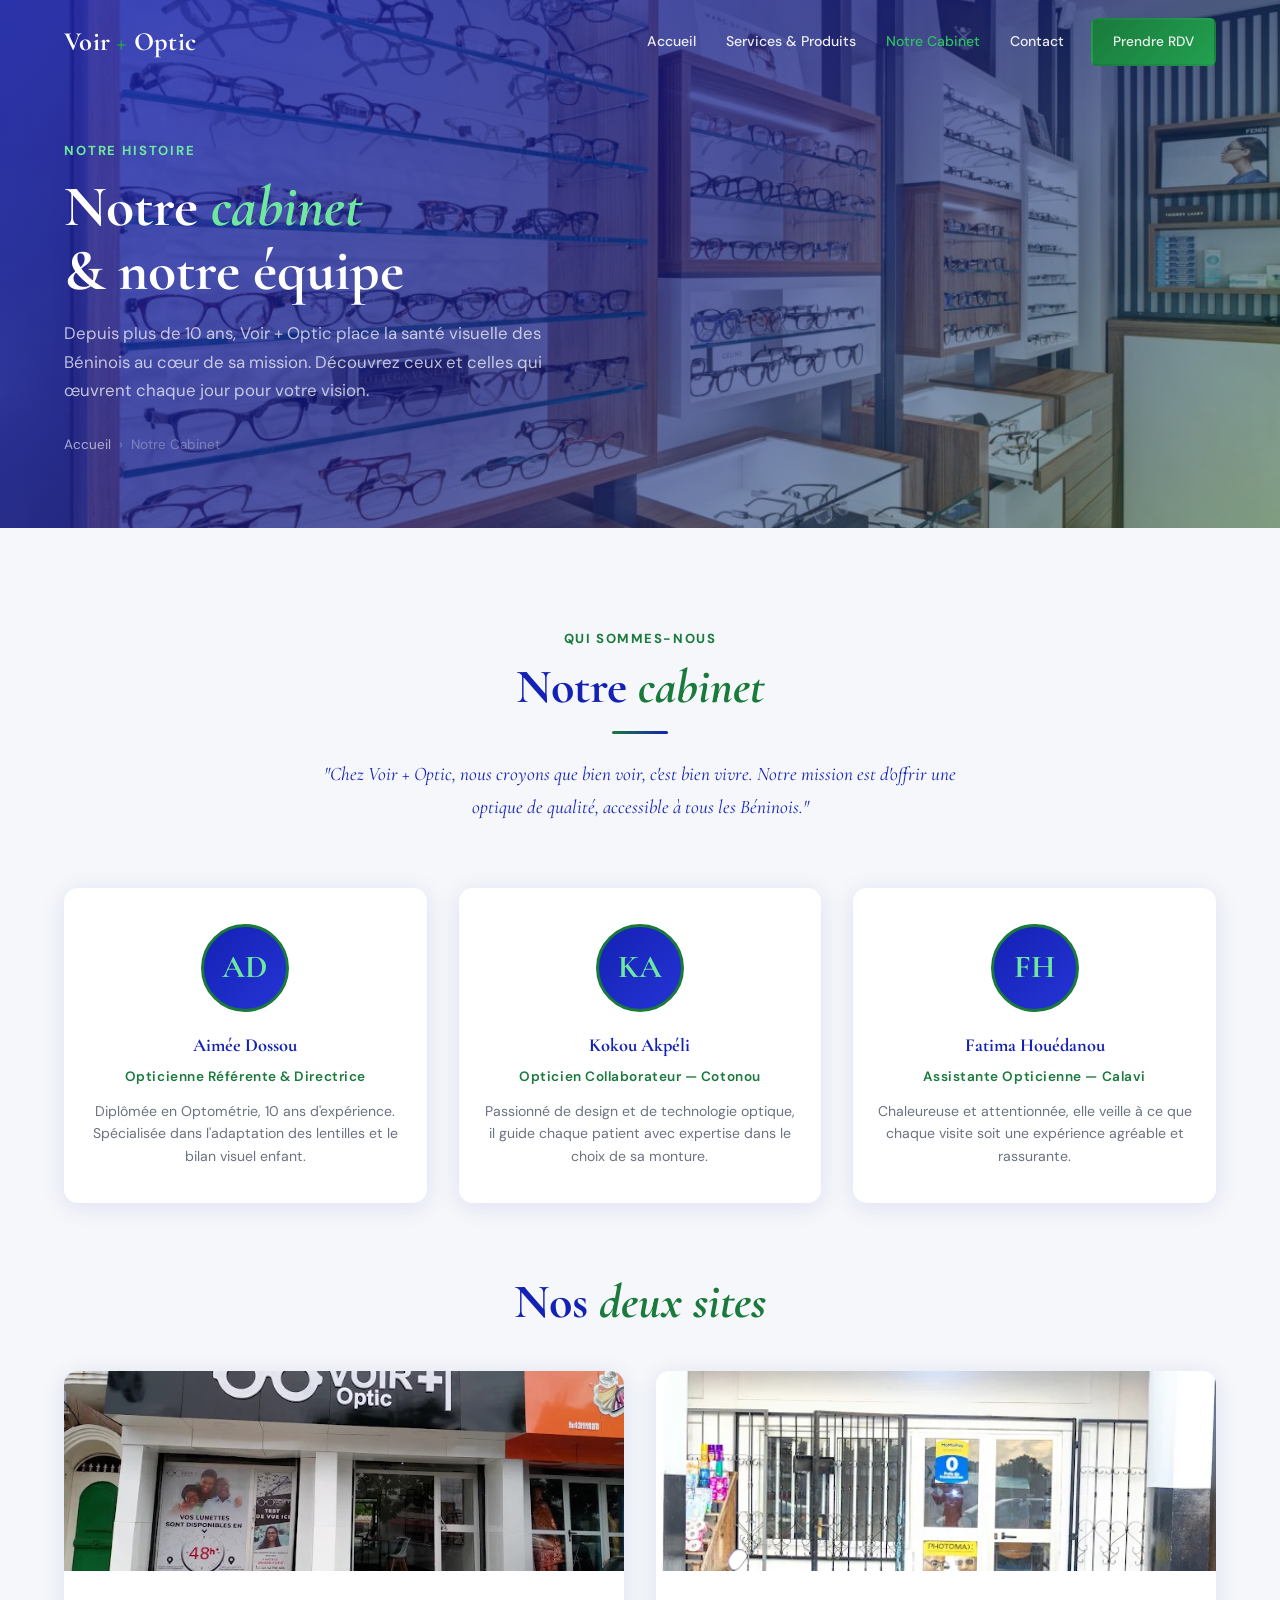
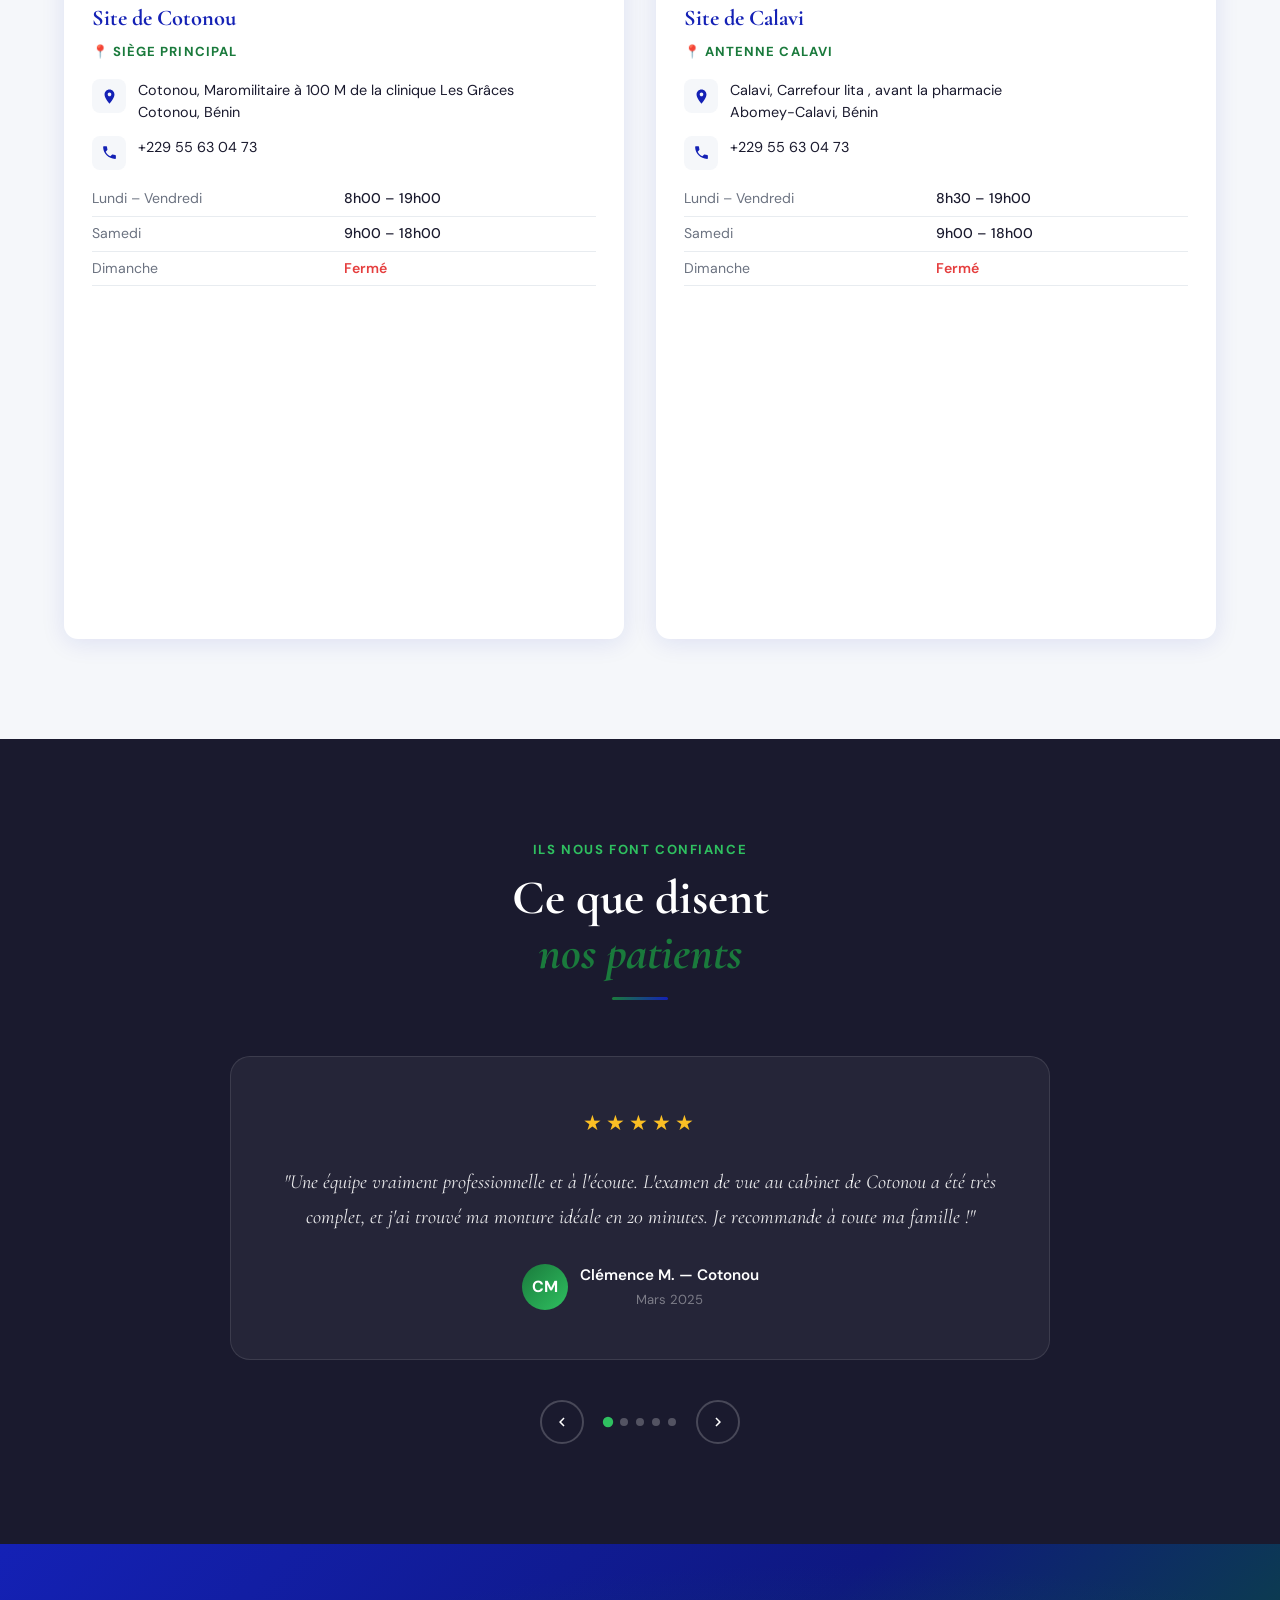
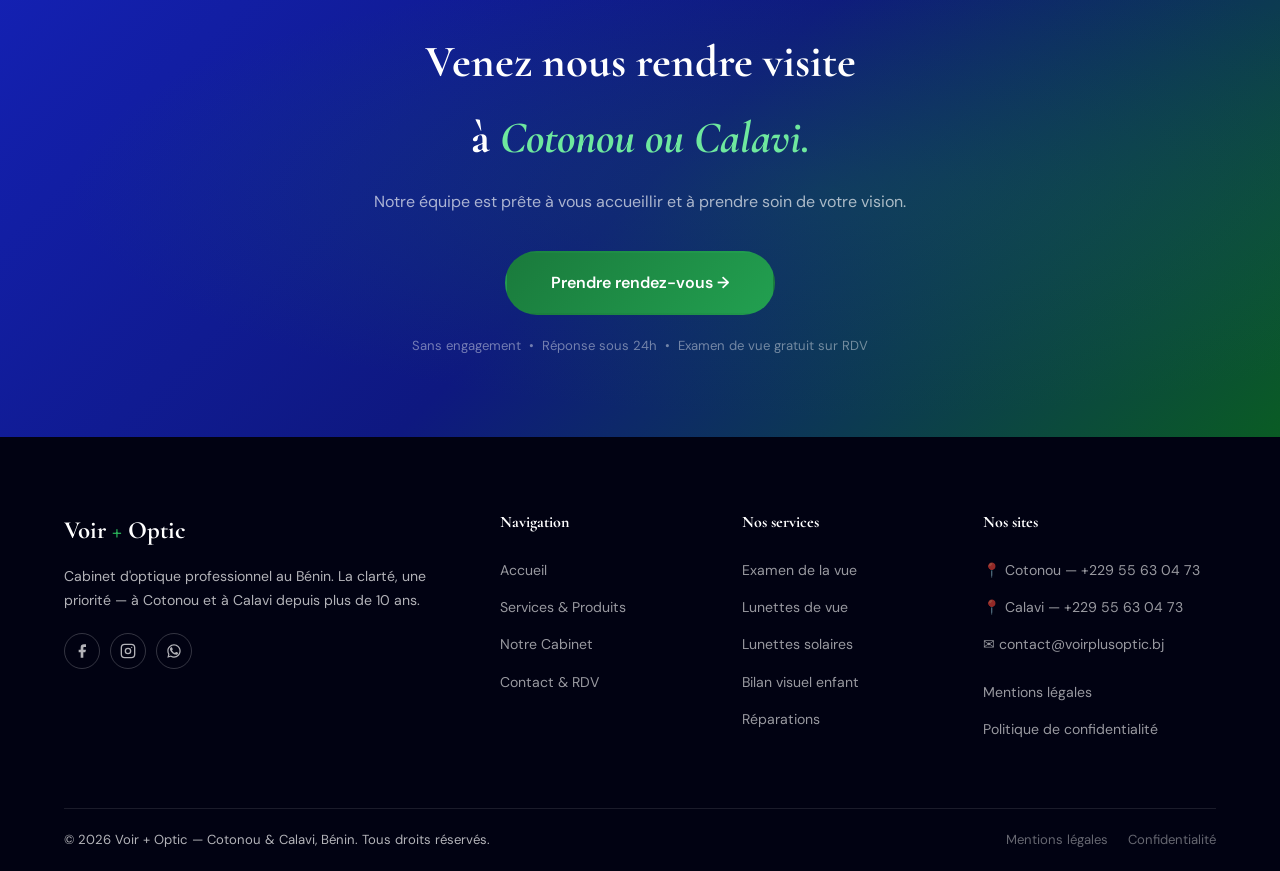
==== commit 310f12ca: "Update about.html" ====
--- a/about.html
+++ b/about.html
@@ -359,7 +359,7 @@
       </div>
     </div>
     <div class="footer-bottom">
-      <span>© 2025 Voir + Optic — Cotonou & Calavi, Bénin. Tous droits réservés.</span>
+      <span>© 2026 Voir + Optic — Cotonou & Calavi, Bénin. Tous droits réservés.</span>
       <div style="display:flex;gap:20px;">
         <a href="#">Mentions légales</a>
         <a href="#">Confidentialité</a>
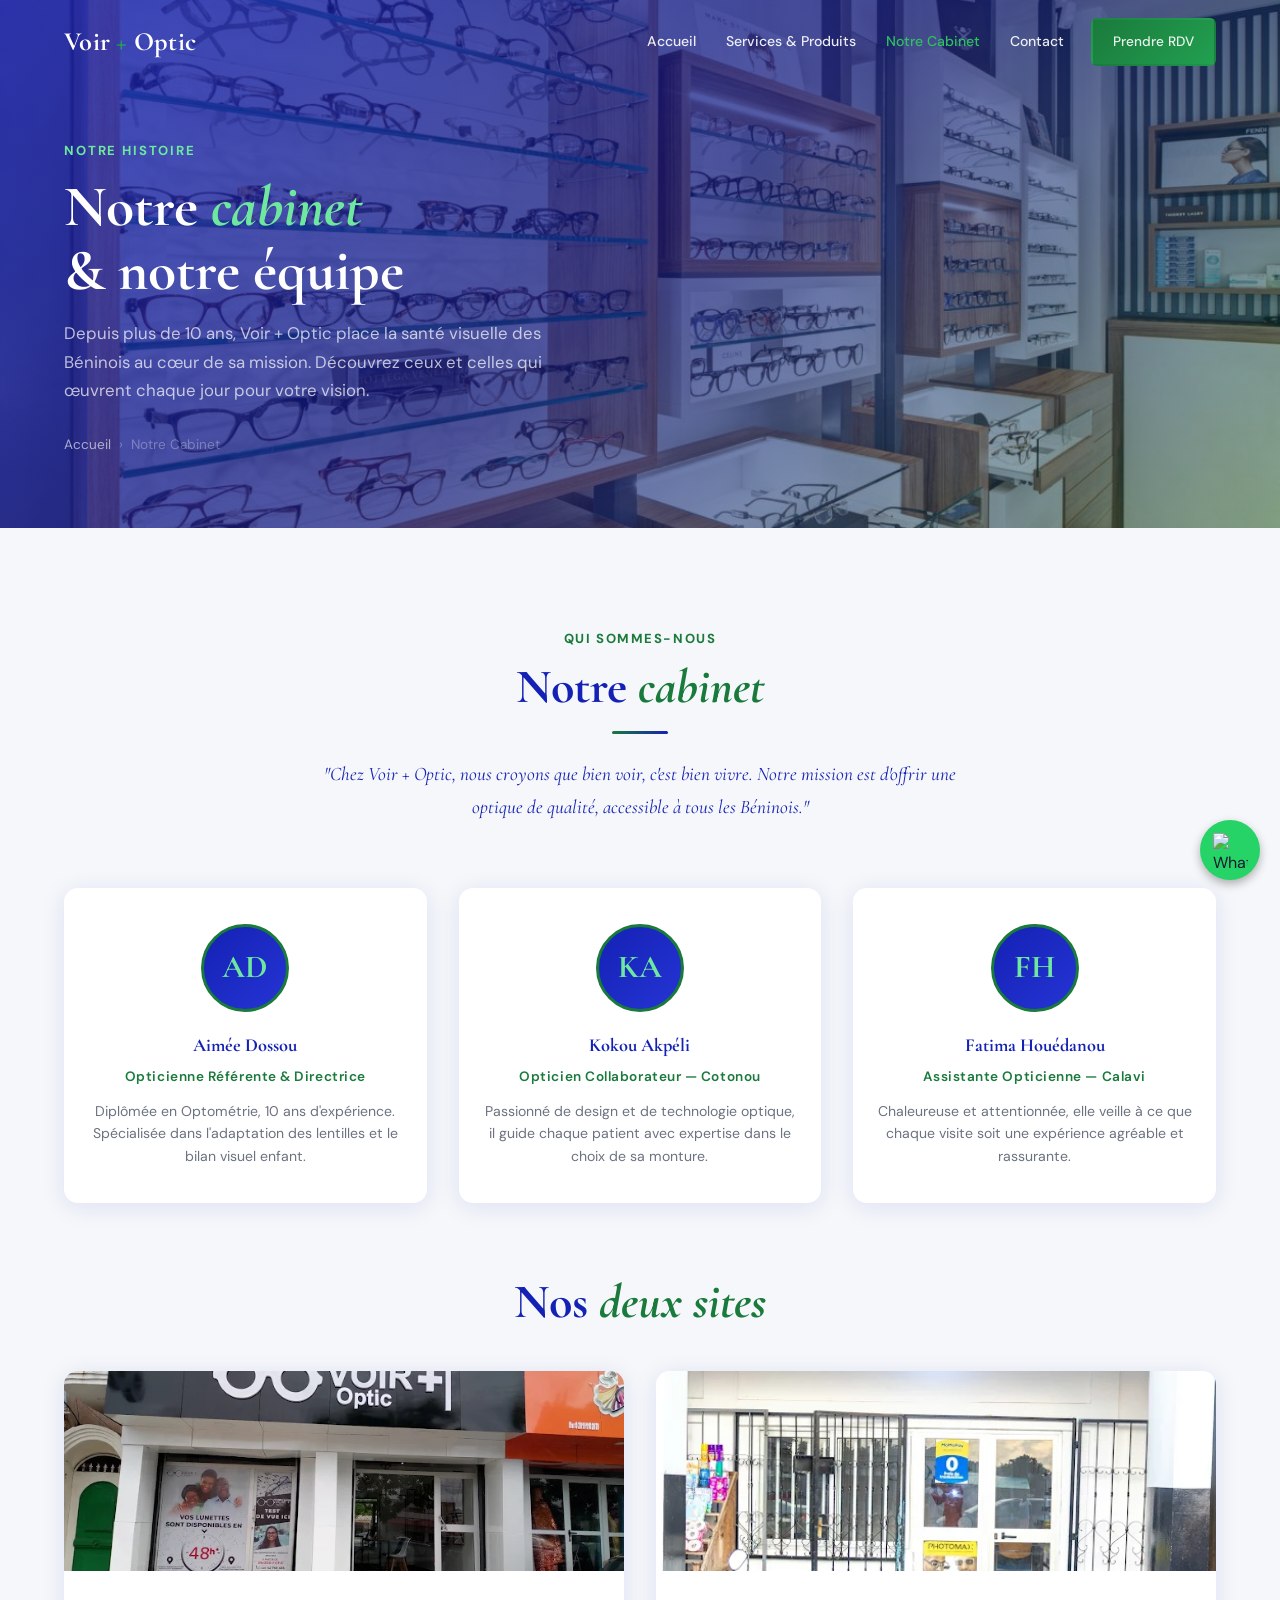
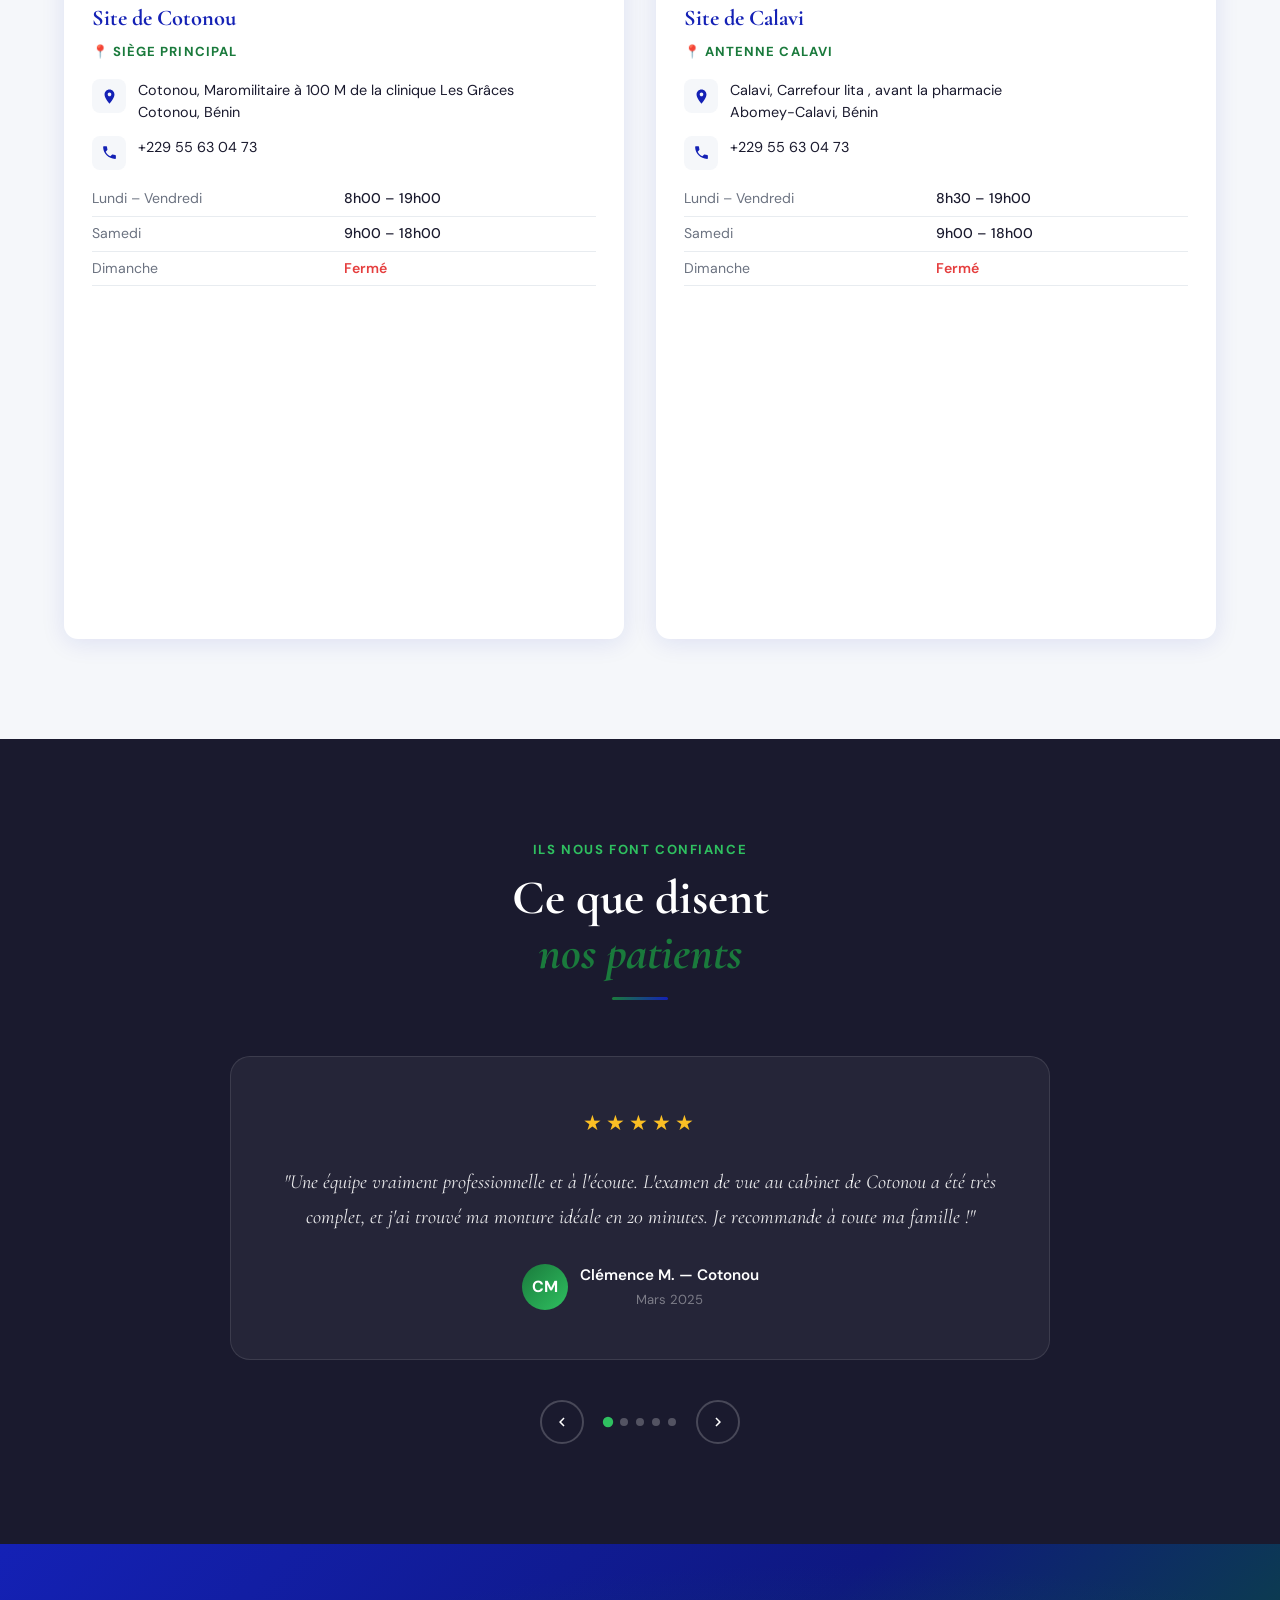
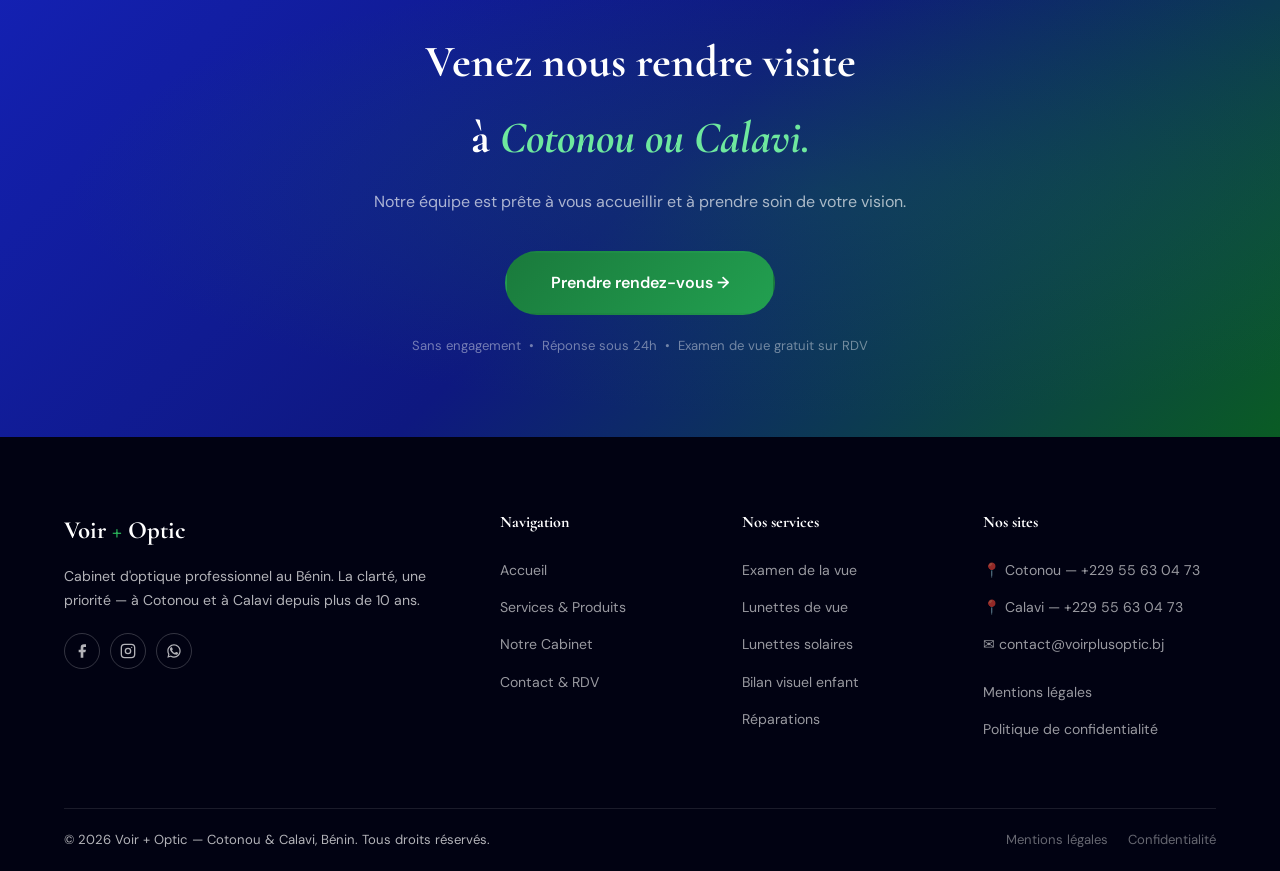
==== commit d26a1be5: "Update about.html" ====
--- a/about.html
+++ b/about.html
@@ -312,7 +312,17 @@
 </section>
 
 </main>
-
+<!-- Bouton WhatsApp flottant -->
+<a 
+  href="https://wa.me/22942749495"
+  class="whatsapp-float"
+  target="_blank"
+>
+  <img 
+    src="https://cdn-icons-png.flaticon.com/512/733/733585.png" 
+    alt="WhatsApp"
+  >
+</a>
 <!-- ━━━━━━━━ FOOTER ━━━━━━━━ -->
 <footer id="footer" role="contentinfo">
   <div class="container">
--- a/style.css
+++ b/style.css
@@ -317,7 +317,42 @@
 .contact-info-value { color: var(--dark); font-weight: 500; }
 .contact-info-value a { color: var(--blue); }
 .contact-info-value a:hover { color: var(--green); }
-
+.whatsapp-float {
+    position: fixed;
+    width: 60px;
+    height: 60px;
+    bottom: 20px;
+    right: 20px;
+    background-color: #25D366;
+    border-radius: 50%;
+    display: flex;
+    justify-content: center;
+    align-items: center;
+    box-shadow: 0 4px 10px rgba(0,0,0,0.3);
+    z-index: 1000;
+    transition: transform 0.3s ease;
+    animation: pulse 1.5s infinite;
+}
+
+.whatsapp-float:hover {
+    transform: scale(1.1);
+}
+
+.whatsapp-float img {
+    width: 35px;
+    height: 35px;
+}
+@keyframes pulse {
+    0% {
+        box-shadow: 0 0 0 0 rgba(37,211,102,0.7);
+    }
+    70% {
+        box-shadow: 0 0 0 15px rgba(37,211,102,0);
+    }
+    100% {
+        box-shadow: 0 0 0 0 rgba(37,211,102,0);
+    }
+}
 /* ━━━━━━━━━━ FOOTER ━━━━━━━━━━ */
 #footer { background: #010212; padding: 72px 0 0; color: rgba(255,255,255,.7); }
 .footer-grid { display: grid; grid-template-columns: 2fr 1fr 1fr 1.2fr; gap: 48px; padding-bottom: 56px; }
